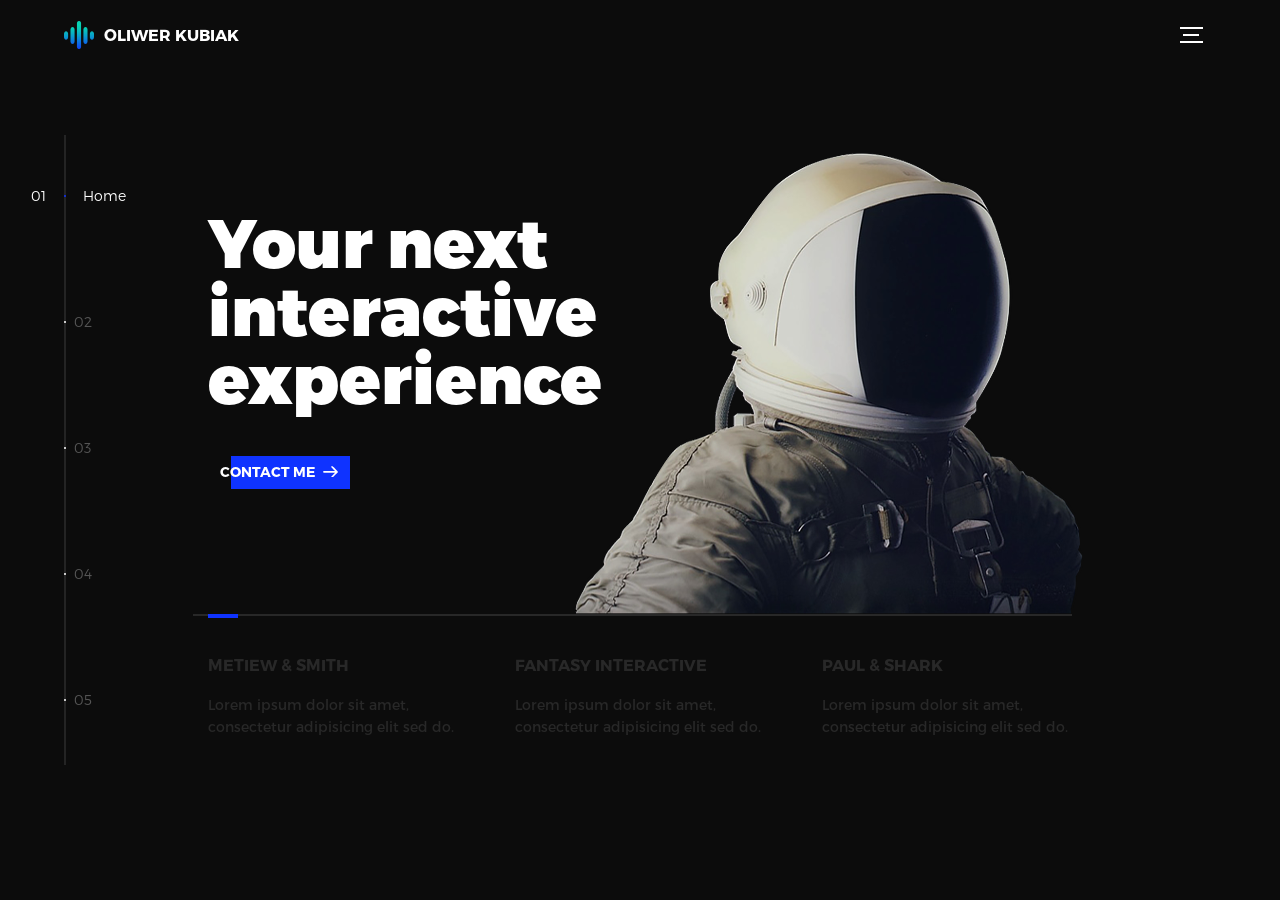
==== index.html @ dbb6f251 "Add initial HTML structure for personal website" ====
<!DOCTYPE html>
<html lang="en">
<head>
  <title>Oliwer Kubiak</title>
  <meta charset="utf-8">
  <meta name="viewport" content="width=device-width, initial-scale=1">
  <meta http-equiv="X-UA-Compatible" content="IE=edge">
  <meta name="description" content="HTML5 website template">
  <meta name="keywords" content="template, html, sass, jquery">
  <meta name="author" content="Oliwer Kubiak">
  <link rel="stylesheet" href="assets/css/main.css">
  <link rel="icon" type="image/x-icon" href="assets/img/favicon.png">
</head>
<body>

<!-- notification for small viewports and landscape oriented smartphones -->
<div class="device-notification">
  <a class="device-notification--logo" href="#0">
    <img src="assets/img/logo.png" alt="Oliwer">
    <p>Oliwer</p>
  </a>
  <p class="device-notification--message">I must request you orient your device to portrait or find a larger screen. You won't be disappointed.</p>
</div>

<div class="perspective effect-rotate-left">
  <div class="container"><div class="outer-nav--return"></div>
    <div id="viewport" class="l-viewport">
      <div class="l-wrapper">
        <header class="header">
          <a class="header--logo" href="#home">
            <img src="assets/img/logo.png" alt="oli"> <!--change it-->
            <p>Oliwer Kubiak</p>
          </a>
          <button class="header--cta cta">Contact me</button>
          <div class="header--nav-toggle">
            <span></span>
          </div>
        </header>
        <nav class="l-side-nav">
          <ul class="side-nav">
            <li class="is-active"><span>Home</span></li>
            <li><span>Projects</span></li>
            <li><span>About Me</span></li>
            <li><span>Personal</span></li>
            <li><span>Contact Me</span></li>
          </ul>
        </nav>
        <ul class="l-main-content main-content">
          <li id="home" class="l-section section section--is-active">
            <div class="intro">
              <div class="intro--banner">
                <h1>Your next<br>interactive<br>experience</h1>
                <button class="cta">Contact Me
                  <svg version="1.1" id="Layer_1" xmlns="http://www.w3.org/2000/svg" xmlns:xlink="http://www.w3.org/1999/xlink" x="0px" y="0px" viewBox="0 0 150 118" style="enable-background:new 0 0 150 118;" xml:space="preserve">
                  <g transform="translate(0.000000,118.000000) scale(0.100000,-0.100000)">
                    <path d="M870,1167c-34-17-55-57-46-90c3-15,81-100,194-211l187-185l-565-1c-431,0-571-3-590-13c-55-28-64-94-18-137c21-20,33-20,597-20h575l-192-193C800,103,794,94,849,39c20-20,39-29,61-29c28,0,63,30,298,262c147,144,272,271,279,282c30,51,23,60-219,304C947,1180,926,1196,870,1167z"/>
                  </g>
                  </svg>
                  <span class="btn-background"></span>
                </button>
                <img src="assets/img/introduction-visual.png" alt="Welcome">
              </div>
              <div class="intro--options">
                <a href="#0">
                  <h3>Metiew &amp; Smith</h3>
                  <p>Lorem ipsum dolor sit amet, consectetur adipisicing elit sed do.</p>
                </a>
                <a href="#0">
                  <h3>Fantasy interactive</h3>
                  <p>Lorem ipsum dolor sit amet, consectetur adipisicing elit sed do.</p>
                </a>
                <a href="#0">
                  <h3>Paul &amp; shark</h3>
                  <p>Lorem ipsum dolor sit amet, consectetur adipisicing elit sed do.</p>
                </a>
              </div>
            </div>
          </li>
          <li class="l-section section">
            <div class="work">
              <h2>Projects</h2>
              <div class="work--lockup">
                <ul class="slider">
                  <li class="slider--item slider--item-left">
                    <a href="#0">
                      <div class="slider--item-image">
                        <img src="assets/img/work-victory.jpg" alt="Victory">
                      </div>
                      <p class="slider--item-title">Victory</p>
                      <p class="slider--item-description">Lorem ipsum dolor sit amet, consectetur adipisicing elit sed do.</p>
                    </a>
                  </li>
                  <li class="slider--item slider--item-center">
                    <a href="#0">
                      <div class="slider--item-image">
                        <img src="assets/img/work-metiew-smith.jpg" alt="Metiew and Smith">
                      </div>
                      <p class="slider--item-title">Metiew &amp; Smith</p>
                      <p class="slider--item-description">Lorem ipsum dolor sit amet, consectetur adipisicing elit sed do.</p>
                    </a>
                  </li>
                  <li class="slider--item slider--item-right">
                    <a href="#0">
                      <div class="slider--item-image">
                        <img src="assets/img/work-alex-nowak.jpg" alt="Alex Nowak">
                      </div>
                      <p class="slider--item-title">Alex Nowak</p>
                      <p class="slider--item-description">Lorem ipsum dolor sit amet, consectetur adipisicing elit sed do.</p>
                    </a>
                  </li>
                </ul>
                <div class="slider--prev">
                  <svg version="1.1" id="Layer_1" xmlns="http://www.w3.org/2000/svg" xmlns:xlink="http://www.w3.org/1999/xlink" x="0px" y="0px"
                  viewBox="0 0 150 118" style="enable-background:new 0 0 150 118;" xml:space="preserve">
                  <g transform="translate(0.000000,118.000000) scale(0.100000,-0.100000)">
                    <path d="M561,1169C525,1155,10,640,3,612c-3-13,1-36,8-52c8-15,134-145,281-289C527,41,562,10,590,10c22,0,41,9,61,29
                    c55,55,49,64-163,278L296,510h575c564,0,576,0,597,20c46,43,37,109-18,137c-19,10-159,13-590,13l-565,1l182,180
                    c101,99,187,188,193,199c16,30,12,57-12,84C631,1174,595,1183,561,1169z"/>
                  </g>
                  </svg>
                </div>
                <div class="slider--next">
                  <svg version="1.1" id="Layer_1" xmlns="http://www.w3.org/2000/svg" xmlns:xlink="http://www.w3.org/1999/xlink" x="0px" y="0px" viewBox="0 0 150 118" style="enable-background:new 0 0 150 118;" xml:space="preserve">
                  <g transform="translate(0.000000,118.000000) scale(0.100000,-0.100000)">
                    <path d="M870,1167c-34-17-55-57-46-90c3-15,81-100,194-211l187-185l-565-1c-431,0-571-3-590-13c-55-28-64-94-18-137c21-20,33-20,597-20h575l-192-193C800,103,794,94,849,39c20-20,39-29,61-29c28,0,63,30,298,262c147,144,272,271,279,282c30,51,23,60-219,304C947,1180,926,1196,870,1167z"/>
                  </g>
                  </svg>
                </div>
              </div>
            </div>
          </li>
          <li class="l-section section">
            <div class="about">
              <div class="about--banner">
                <h2>We<br>believe in<br>passionate<br>people</h2>
                <a href="#0">Career
                  <span>
                    <svg version="1.1" id="Layer_1" xmlns="http://www.w3.org/2000/svg" xmlns:xlink="http://www.w3.org/1999/xlink" x="0px" y="0px" viewBox="0 0 150 118" style="enable-background:new 0 0 150 118;" xml:space="preserve">
                    <g transform="translate(0.000000,118.000000) scale(0.100000,-0.100000)">
                      <path d="M870,1167c-34-17-55-57-46-90c3-15,81-100,194-211l187-185l-565-1c-431,0-571-3-590-13c-55-28-64-94-18-137c21-20,33-20,597-20h575l-192-193C800,103,794,94,849,39c20-20,39-29,61-29c28,0,63,30,298,262c147,144,272,271,279,282c30,51,23,60-219,304C947,1180,926,1196,870,1167z"/>
                    </g>
                    </svg>
                  </span>
                </a>
                <img src="assets/img/about-visual.png" alt="About Us">
              </div>
              <div class="about--options">
                <a href="#0">
                  <h3>Winners</h3>
                </a>
                <a href="#0">
                  <h3>Philosophy</h3>
                </a>
                <a href="#0">
                  <h3>History</h3>
                </a>
              </div>
            </div>
          </li>
          <li class="l-section section">
            <div class="contact">
              <div class="contact--lockup">
                <div class="modal">
                  <div class="modal--information">
                    <p>Pawia 5, 31-154 Kraków, Poland</p>
                    <a href="mailto:ouremail@gmail.com">kontakt@oliwerkubial.pl</a>
                    <a href="tel:+148126287560">+48 795 010 816</a>
                  </div>
                  <ul class="modal--options">
                    <li><a href="https://discord.gg/bDEyY8qA">Discord</a></li>
                    <li><a href="">GitHub</a></li>
                    <li><a href="mailto:kontakt@oliwerkubiak.pl">Contact Us</a></li>
                  </ul>
                </div>
              </div>
            </div>
          </li>
          <li class="l-section section">
            <div class="hire">
              <h2>What would you like to contact me about?</h2>
              <!-- checkout formspree.io for easy form setup -->
              <form class="work-request">
                <div class="work-request--options">
                  <span class="options-a">
                    <input id="opt-1" type="checkbox" value="app design">
                    <label for="opt-1">
                      <svg version="1.1" id="Layer_1" xmlns="http://www.w3.org/2000/svg" xmlns:xlink="http://www.w3.org/1999/xlink" x="0px" y="0px"
                      viewBox="0 0 150 111" style="enable-background:new 0 0 150 111;" xml:space="preserve">
                      <g transform="translate(0.000000,111.000000) scale(0.100000,-0.100000)">
                        <path d="M950,705L555,310L360,505C253,612,160,700,155,700c-6,0-44-34-85-75l-75-75l278-278L550-5l475,475c261,261,475,480,475,485c0,13-132,145-145,145C1349,1100,1167,922,950,705z"/>
                      </g>
                      </svg>
                      Job
                    </label>
                    <input id="opt-2" type="checkbox" value="graphic design">
                    <label for="opt-2">
                      <svg version="1.1" id="Layer_1" xmlns="http://www.w3.org/2000/svg" xmlns:xlink="http://www.w3.org/1999/xlink" x="0px" y="0px"
                      viewBox="0 0 150 111" style="enable-background:new 0 0 150 111;" xml:space="preserve">
                      <g transform="translate(0.000000,111.000000) scale(0.100000,-0.100000)">
                        <path d="M950,705L555,310L360,505C253,612,160,700,155,700c-6,0-44-34-85-75l-75-75l278-278L550-5l475,475c261,261,475,480,475,485c0,13-132,145-145,145C1349,1100,1167,922,950,705z"/>
                      </g>
                      </svg>
                      Projects
                    </label>
                    <input id="opt-3" type="checkbox" value="motion design">
                    <label for="opt-3">
                      <svg version="1.1" id="Layer_1" xmlns="http://www.w3.org/2000/svg" xmlns:xlink="http://www.w3.org/1999/xlink" x="0px" y="0px"
                      viewBox="0 0 150 111" style="enable-background:new 0 0 150 111;" xml:space="preserve">
                      <g transform="translate(0.000000,111.000000) scale(0.100000,-0.100000)">
                        <path d="M950,705L555,310L360,505C253,612,160,700,155,700c-6,0-44-34-85-75l-75-75l278-278L550-5l475,475c261,261,475,480,475,485c0,13-132,145-145,145C1349,1100,1167,922,950,705z"/>
                      </g>
                      </svg>
                      Other
                    </label>
                  </span>
                  </div>
                <div class="work-request--information">
                  <div class="information-name">
                    <input id="name" type="text" spellcheck="false">
                    <label for="name">Name</label>
                  </div>
                  <div class="information-email">
                    <input id="email" type="email" spellcheck="false">
                    <label for="email">Email</label>
                  </div>
                </div>
                <input type="submit" value="Send Request">
              </form>
              <br>
             <h2> Or use Contact details below</h2>
                <footer class="footer">
                  <p>© 2026 Oliwer Kubiak. All rights reserved.</p>
                  <p>kontakt@oliwerkubiak.pl</p>
                  <p>+48 795 010 816</p>
                </footer>
            </div>
          </li>

        </ul>

      </div>

    </div>
    
  </div>
  <ul class="outer-nav">
    <li class="is-active">Home</li>
    <li>Projects</li>
    <li>About Me</li>
    <li>Personal</li>
    <li>Contact Me</li>
  </ul>
</div>
<script src="https://ajax.googleapis.com/ajax/libs/jquery/2.2.4/jquery.min.js"></script>
<script>window.jQuery || document.write('<script src="assets/js/vendor/jquery-2.2.4.min.js"><\/script>')</script>
<script src="assets/js/vendor/hammer-2.0.8.js"></script>
<script src="assets/js/functions.js"></script>
</body>
</html>
---- assets/css/main.css ----
@font-face{font-family:'Montserrat';src:url("fonts/Montserrat-Black.eot");src:local("☺"),url("fonts/Montserrat-Black.woff") format("woff"),url("fonts/Montserrat-Black.ttf") format("truetype"),url("fonts/Montserrat-Black.svg") format("svg");font-weight:900;font-style:normal}@font-face{font-family:'Montserrat';src:url("fonts/Montserrat-Bold.eot");src:local("☺"),url("fonts/Montserrat-Bold.woff") format("woff"),url("fonts/Montserrat-Bold.ttf") format("truetype"),url("fonts/Montserrat-Bold.svg") format("svg");font-weight:700;font-style:normal}@font-face{font-family:'Montserrat';src:url("fonts/Montserrat-Regular.eot");src:local("☺"),url("fonts/Montserrat-Regular.woff") format("woff"),url("fonts/Montserrat-Regular.ttf") format("truetype"),url("fonts/Montserrat-Regular.svg") format("svg");font-weight:400;font-style:normal}@font-face{font-family:'Montserrat';src:url("fonts/Montserrat-Light.eot");src:local("☺"),url("fonts/Montserrat-Light.woff") format("woff"),url("fonts/Montserrat-Light.ttf") format("truetype"),url("fonts/Montserrat-Light.svg") format("svg");font-weight:300;font-style:normal}/*! normalize.css v3.0.2 | MIT License | git.io/normalize */html{font-family:sans-serif;-ms-text-size-adjust:100%;-webkit-text-size-adjust:100%}body{margin:0}article,aside,details,figcaption,figure,footer,header,hgroup,main,menu,nav,section,summary{display:block}audio,canvas,progress,video{display:inline-block;vertical-align:baseline}audio:not([controls]){display:none;height:0}[hidden],template{display:none}a{background-color:transparent}a:active,a:hover{outline:0}abbr[title]{border-bottom:1px dotted}b,strong{font-weight:bold}dfn{font-style:italic}h1{font-size:2em;margin:0.67em 0}mark{background:#ff0;color:#000}small{font-size:80%}sub,sup{font-size:75%;line-height:0;position:relative;vertical-align:baseline}sup{top:-0.5em}sub{bottom:-0.25em}img{border:0}svg:not(:root){overflow:hidden}figure{margin:1em 40px}hr{box-sizing:content-box;height:0}pre{overflow:auto}code,kbd,pre,samp{font-family:monospace, monospace;font-size:1em}button,input,optgroup,select,textarea{color:inherit;font:inherit;margin:0}button{overflow:visible}button,select{text-transform:none}button,html input[type="button"],input[type="reset"],input[type="submit"]{-webkit-appearance:button;cursor:pointer}button[disabled],html input[disabled]{cursor:default}button::-moz-focus-inner,input::-moz-focus-inner{border:0;padding:0}input{line-height:normal}input[type="checkbox"],input[type="radio"]{box-sizing:border-box;padding:0}input[type="number"]::-webkit-inner-spin-button,input[type="number"]::-webkit-outer-spin-button{height:auto}input[type="search"]{-webkit-appearance:textfield;box-sizing:content-box}input[type="search"]::-webkit-search-cancel-button,input[type="search"]::-webkit-search-decoration{-webkit-appearance:none}fieldset{border:1px solid #c0c0c0;margin:0 2px;padding:0.35em 0.625em 0.75em}legend{border:0;padding:0}textarea{overflow:auto}optgroup{font-weight:bold}table{border-collapse:collapse;border-spacing:0}td,th{padding:0}::-moz-selection{background:#FFF498}::selection{background:#FFF498}::-moz-selection{background:#FFF498}img::-moz-selection{background:transparent}img::selection{background:transparent}img::-moz-selection{background:transparent}body{-webkit-tap-highlight-color:#FFF498}body{background-color:#0c0c0c;font-size:14px;line-height:1.6;font-family:"Montserrat",sans-serif;color:#fff;-webkit-font-smoothing:antialiased;-webkit-text-size-adjust:100%}.l-viewport{position:relative;width:100%;height:100vh;box-shadow:0 0 45px 5px rgba(0,0,0,0.85);overflow:hidden}.l-wrapper{position:relative;width:1440px;max-width:90%;height:100%;margin:0 auto}.l-side-nav{position:absolute;left:0;display:-webkit-box;display:-webkit-flex;display:-ms-flexbox;display:flex;height:100%;-webkit-box-align:center;-webkit-align-items:center;-ms-flex-align:center;align-items:center}.l-side-nav::before{content:"";position:absolute;top:50%;left:0;-webkit-transform:translateY(-50%);transform:translateY(-50%);width:2px;height:70%;max-height:750px;background-color:#555;opacity:.35;z-index:10}@media (max-width: 1180px){.l-side-nav{display:none}}.l-main-content{position:relative;width:100%;height:100%;margin:0;padding:0;list-style:none}.l-section{position:absolute;width:100%;height:100%}.device-notification{display:none;position:fixed;top:0;left:0;width:100%;height:100%;-webkit-box-orient:vertical;-webkit-box-direction:normal;-webkit-flex-direction:column;-ms-flex-direction:column;flex-direction:column;-webkit-box-align:center;-webkit-align-items:center;-ms-flex-align:center;-ms-grid-row-align:center;align-items:center;-webkit-box-pack:center;-webkit-justify-content:center;-ms-flex-pack:center;justify-content:center;background-color:#0c0c0c;z-index:12}.device-notification--logo{display:-webkit-box;display:-webkit-flex;display:-ms-flexbox;display:flex;-webkit-box-align:center;-webkit-align-items:center;-ms-flex-align:center;align-items:center;text-decoration:none;color:#fff}.device-notification--logo p{margin:0 0 0 10px;font-size:16px;font-weight:700;text-transform:uppercase}.device-notification--message{width:70%;margin:30px 0 0 0;font-weight:700;text-align:center}@media (max-width: 767px) and (min-width: 601px) and (max-height: 680px){.device-notification{display:-webkit-box;display:-webkit-flex;display:-ms-flexbox;display:flex}}@media (max-width: 600px) and (min-width: 480px) and (max-height: 580px){.device-notification{display:-webkit-box;display:-webkit-flex;display:-ms-flexbox;display:flex}}@media (max-width: 736px) and (min-width: 360px) and (orientation: landscape){.device-notification{display:-webkit-box;display:-webkit-flex;display:-ms-flexbox;display:flex}}@media(max-width: 359px){.device-notification{display:-webkit-box;display:-webkit-flex;display:-ms-flexbox;display:flex}}.section{opacity:0;visibility:hidden;-webkit-transition:opacity .4s ease-in-out,visibility 0s .4s;transition:opacity .4s ease-in-out,visibility 0s .4s}.section--is-active{opacity:1;visibility:visible;z-index:1;-webkit-transition:opacity .4s ease-in-out .4s;transition:opacity .4s ease-in-out .4s}.section--next{-webkit-transform:translateY(-45px);transform:translateY(-45px);-webkit-transition:-webkit-transform .4s ease-in-out;transition:-webkit-transform .4s ease-in-out;transition:transform .4s ease-in-out;transition:transform .4s ease-in-out, -webkit-transform .4s ease-in-out}.section--prev{-webkit-transform:translateY(45px);transform:translateY(45px);-webkit-transition:-webkit-transform .4s ease-in-out;transition:-webkit-transform .4s ease-in-out;transition:transform .4s ease-in-out;transition:transform .4s ease-in-out, -webkit-transform .4s ease-in-out}.header{position:absolute;top:0;left:0;display:-webkit-box;display:-webkit-flex;display:-ms-flexbox;display:flex;width:100%;height:70px;-webkit-box-align:center;-webkit-align-items:center;-ms-flex-align:center;align-items:center;-webkit-box-pack:justify;-webkit-justify-content:space-between;-ms-flex-pack:justify;justify-content:space-between;z-index:10}.header--logo{display:-webkit-box;display:-webkit-flex;display:-ms-flexbox;display:flex;-webkit-box-align:center;-webkit-align-items:center;-ms-flex-align:center;align-items:center;text-decoration:none;color:#fff}.header--logo p{margin:0 0 0 10px;font-size:16px;font-weight:700;text-transform:uppercase}.header--nav-toggle{display:-webkit-box;display:-webkit-flex;display:-ms-flexbox;display:flex;width:50px;height:50px;-webkit-box-orient:vertical;-webkit-box-direction:normal;-webkit-flex-direction:column;-ms-flex-direction:column;flex-direction:column;-webkit-box-align:center;-webkit-align-items:center;-ms-flex-align:center;align-items:center;-webkit-box-pack:center;-webkit-justify-content:center;-ms-flex-pack:center;justify-content:center;cursor:pointer}.header--nav-toggle span,.header--nav-toggle::before,.header--nav-toggle::after{content:"";position:relative;width:16px;height:2px;background-color:#fff}.header--nav-toggle::before{bottom:5px;width:23px}.header--nav-toggle::after{top:5px;width:23px}.header--cta{position:absolute;top:50%;left:50%;-webkit-transform:translate(-50%, -50%);transform:translate(-50%, -50%);padding:0 20px;line-height:30px;text-decoration:none;color:#fff;font-weight:700;text-transform:uppercase;background-color:#0f33ff;border:none;opacity:0;visibility:hidden;-webkit-transition:opacity .4s ease-in-out,visibility 0s .4s;transition:opacity .4s ease-in-out,visibility 0s .4s}.header--cta:focus{outline:none}.header--cta.is-active{opacity:1;visibility:visible;-webkit-transition:opacity .4s ease-in-out .4s;transition:opacity .4s ease-in-out .4s}@media (max-width: 767px){.header--cta{display:none}}.side-nav{position:relative;display:-webkit-box;display:-webkit-flex;display:-ms-flexbox;display:flex;width:100px;height:70%;max-height:750px;-webkit-box-orient:vertical;-webkit-box-direction:normal;-webkit-flex-direction:column;-ms-flex-direction:column;flex-direction:column;-webkit-justify-content:space-around;-ms-flex-pack:distribute;justify-content:space-around;margin:0;padding:0;list-style-position:inside;z-index:10}.side-nav>li{position:relative;top:-5px;color:#fff;font-size:6px;cursor:pointer}.side-nav>li span{position:relative;top:3px;left:10px;color:#fff;font-size:14px;font-weight:300;opacity:0;visibility:hidden}.side-nav>li::before{position:absolute;top:3px;left:10px;color:#555;font-size:14px;font-weight:300}.side-nav li:nth-child(1)::before{content:"01"}.side-nav li:nth-child(2)::before{content:"02"}.side-nav li:nth-child(3)::before{content:"03"}.side-nav li:nth-child(4)::before{content:"04"}.side-nav li:nth-child(5)::before{content:"05"}.side-nav li.is-active{color:#0f33ff;-webkit-transition:color .4s ease-in-out;transition:color .4s ease-in-out}.side-nav li.is-active span{opacity:1;visibility:visible;-webkit-transition:opacity .4s ease-in-out;transition:opacity .4s ease-in-out}.side-nav li.is-active::before{left:-33px;color:#fff}.intro{position:relative;display:-webkit-box;display:-webkit-flex;display:-ms-flexbox;display:flex;width:900px;max-width:75%;height:100%;-webkit-box-orient:vertical;-webkit-box-direction:normal;-webkit-flex-direction:column;-ms-flex-direction:column;flex-direction:column;-webkit-box-pack:center;-webkit-justify-content:center;-ms-flex-pack:center;justify-content:center;margin:0 auto}@media (max-width: 1180px){.intro{max-width:100%}}.intro--banner{position:relative;height:475px}.intro--banner::before{content:"";position:absolute;bottom:20px;left:-15px;right:0;height:2px;background-color:#282828}.intro--banner::after{content:"";position:absolute;bottom:18px;left:0;width:30px;height:4px;background-color:#0f33ff}.intro--banner h1{position:relative;font-size:68px;font-weight:900;line-height:1;z-index:1}.intro--banner button{position:relative;padding:5px 17px 5px 12px;font-weight:700;text-transform:uppercase;background-color:transparent;border:none}.intro--banner button .btn-background{position:absolute;top:0;left:23px;right:0;height:100%;background-color:#0f33ff;z-index:-1;-webkit-transition:left .2s ease-in-out;transition:left .2s ease-in-out}.intro--banner button:hover .btn-background{left:0}.intro--banner button:focus{outline:none}.intro--banner button svg{position:relative;left:5px;width:15px;fill:#fff}.intro--banner img{position:absolute;bottom:21px;right:-12px}.intro--options{display:-webkit-box;display:-webkit-flex;display:-ms-flexbox;display:flex;-webkit-box-pack:justify;-webkit-justify-content:space-between;-ms-flex-pack:justify;justify-content:space-between;margin:0;padding:0;list-style:none}.intro--options>a{max-width:250px;text-decoration:none;color:#282828;-webkit-transition:color .2s ease-in-out;transition:color .2s ease-in-out}.intro--options>a:hover{color:#fff}.intro--options h3{font-size:16px;text-transform:uppercase}.intro--options p{margin-bottom:0}@media (max-width: 900px){.intro--banner{height:380px}.intro--banner h1{font-size:55px}.intro--banner img{width:430px}.intro--options>a{margin-right:30px}.intro--options>a:last-child{margin-right:0}}@media (max-width: 767px){.intro--banner{height:305px}.intro--banner h1{font-size:44px}.intro--banner img{width:330px}.intro--options{display:block}.intro--options>a{display:block;max-width:100%;margin:0 0 30px 0}.intro--options>a:last-child{margin-bottom:0}}@media (max-width: 600px){.intro--banner{height:360px}.intro--banner h1{font-size:55px}.intro--banner img{display:none}}@media (max-width: 600px) and (max-height: 750px){.intro--banner{height:auto}.intro--banner::before,.intro--banner::after{display:none}.intro--banner h1{margin-top:0}.intro--options{display:none}}.work{position:relative;display:-webkit-box;display:-webkit-flex;display:-ms-flexbox;display:flex;width:960px;max-width:80%;height:100%;-webkit-box-orient:vertical;-webkit-box-direction:normal;-webkit-flex-direction:column;-ms-flex-direction:column;flex-direction:column;-webkit-box-pack:center;-webkit-justify-content:center;-ms-flex-pack:center;justify-content:center;margin:0 auto}@media (max-width: 1180px){.work{max-width:100%}}.work h2{margin:0 0 20px 0;font-size:30px;text-align:center}.work--lockup{position:relative}.work--lockup .slider{position:relative;display:-webkit-box;display:-webkit-flex;display:-ms-flexbox;display:flex;width:80%;margin:0 auto;padding:0;list-style:none}.work--lockup .slider--item{position:absolute;display:none;text-align:center}.work--lockup .slider--item a{text-decoration:none;color:#858585}.work--lockup .slider--item-title{margin-top:10px;font-size:12px;font-weight:700;text-transform:uppercase}.work--lockup .slider--item-description{display:none;max-width:250px;margin:0 auto}.work--lockup .slider--item-image{width:150px;height:150px;margin:0 auto;border-radius:50%;overflow:hidden}.work--lockup .slider--item-image img{width:100%}.work--lockup .slider--item-left{top:50%;left:0;-webkit-transform:translateY(-50%);transform:translateY(-50%);display:block}.work--lockup .slider--item-right{top:50%;right:0;-webkit-transform:translateY(-50%);transform:translateY(-50%);display:block}.work--lockup .slider--item-center{position:relative;top:30px;left:50%;-webkit-transform:translateX(-50%);transform:translateX(-50%);display:block}.work--lockup .slider--item-center a{color:#fff}.work--lockup .slider--item-center .slider--item-title{margin-top:25px;font-size:16px}.work--lockup .slider--item-center .slider--item-description{display:block}.work--lockup .slider--item-center .slider--item-image{width:300px;height:300px}.work--lockup .slider--next,.work--lockup .slider--prev{position:absolute;top:160px;display:-webkit-box;display:-webkit-flex;display:-ms-flexbox;display:flex;width:50px;height:50px;-webkit-box-align:center;-webkit-align-items:center;-ms-flex-align:center;align-items:center;-webkit-box-pack:center;-webkit-justify-content:center;-ms-flex-pack:center;justify-content:center;background-color:#282828;border-radius:50%;cursor:pointer}.work--lockup .slider--next svg,.work--lockup .slider--prev svg{width:20px;fill:#fff}.work--lockup .slider--next{right:0}.work--lockup .slider--prev{left:0}@media (max-width: 900px){.work--lockup .slider--item-image{width:120px;height:120px}.work--lockup .slider--item-center .slider--item-image{width:240px;height:240px}.work--lockup .slider--next,.work--lockup .slider--prev{top:130px}}@media (max-width: 767px){.work--lockup .slider{width:75%}.work--lockup .slider--item-image{width:90px;height:90px}.work--lockup .slider--item-center .slider--item-image{width:190px;height:190px}.work--lockup .slider--next,.work--lockup .slider--prev{top:105px}}@media (max-width: 600px){.work--lockup .slider{width:auto}.work--lockup .slider--item-left,.work--lockup .slider--item-right{display:none}}.about{position:relative;display:-webkit-box;display:-webkit-flex;display:-ms-flexbox;display:flex;width:900px;max-width:75%;height:100%;-webkit-box-orient:vertical;-webkit-box-direction:normal;-webkit-flex-direction:column;-ms-flex-direction:column;flex-direction:column;-webkit-box-pack:center;-webkit-justify-content:center;-ms-flex-pack:center;justify-content:center;margin:0 auto}@media (max-width: 1180px){.about{max-width:100%}}.about--banner{position:relative;height:475px}.about--banner::before{content:"";position:absolute;top:20px;left:200px;-webkit-transform:rotate(-25deg);transform:rotate(-25deg);border:5px solid #0f33ff;border-right-color:transparent;border-bottom-color:transparent}.about--banner::after{content:"";position:absolute;top:75px;left:400px;-webkit-transform:rotate(45deg);transform:rotate(45deg);width:10px;height:10px;background-color:#0f33ff}.about--banner h2{position:relative;margin-top:35px;font-size:68px;font-weight:900;line-height:1;z-index:1}.about--banner h2::before{content:"";position:absolute;top:60px;left:268px;width:30px;height:30px;background-color:#0f33ff;border-radius:50%}.about--banner h2::after{content:"";position:absolute;top:255px;left:255px;width:10px;height:10px;background-color:#0f33ff}.about--banner a{padding:5px 17px 5px 0;text-decoration:none;color:#fff;font-weight:700;text-transform:uppercase;background-color:transparent}.about--banner a:hover svg{left:10px}.about--banner a svg{position:relative;left:5px;width:15px;fill:#fff;-webkit-transition:left .2s ease-in-out;transition:left .2s ease-in-out}.about--banner img{position:absolute;bottom:-90px;right:-12px}.about--options{display:-webkit-box;display:-webkit-flex;display:-ms-flexbox;display:flex;max-width:600px;-webkit-box-pack:justify;-webkit-justify-content:space-between;-ms-flex-pack:justify;justify-content:space-between;margin:0;padding:0;list-style:none}.about--options>a{position:relative;width:150px;height:75px;text-decoration:none;color:#fff;border:10px solid #0f33ff;background-position:center;background-size:cover;background-repeat:no-repeat}.about--options>a:nth-child(1){background-image:url("../img/about-winners.jpg")}.about--options>a:nth-child(2){background-image:url("../img/about-philosophy.jpg")}.about--options>a:nth-child(3){background-image:url("../img/about-history.jpg")}.about--options>a:hover h3{bottom:-50px}.about--options h3{position:absolute;bottom:-38px;left:10px;font-size:16px;text-transform:uppercase;-webkit-transition:bottom .2s ease-in-out,left .2s ease-in-out;transition:bottom .2s ease-in-out,left .2s ease-in-out}@media (max-width: 767px){.about--banner{height:305px}.about--banner::before{top:0;left:125px}.about--banner::after{top:35px;left:260px}.about--banner h2{margin-top:10px;font-size:44px}.about--banner h2::before{top:28px;left:168px}.about--banner h2::after{top:163px;left:163px}.about--banner img{width:315px}}@media (max-width: 600px){.about--banner{height:auto}.about--banner::before{left:155px}.about--banner::after{left:310px}.about--banner h2{margin-top:0;font-size:55px}.about--banner h2::before{top:43px;left:214px}.about--banner h2::after{top:205px;left:205px}.about--banner img{display:none}.about--options{display:none}}.contact{position:fixed;top:0;left:0;width:100%;height:100%;background-image:url("../img/contact-visual.png");background-position:center;background-size:cover;background-repeat:no-repeat}.contact--lockup{position:relative;display:-webkit-box;display:-webkit-flex;display:-ms-flexbox;display:flex;width:900px;max-width:75%;height:100%;-webkit-box-align:center;-webkit-align-items:center;-ms-flex-align:center;align-items:center;-webkit-box-pack:end;-webkit-justify-content:flex-end;-ms-flex-pack:end;justify-content:flex-end;margin:0 auto}@media (max-width: 1180px){.contact--lockup{max-width:90%}}@media (max-width: 767px){.contact--lockup{-webkit-box-pack:center;-webkit-justify-content:center;-ms-flex-pack:center;justify-content:center}}.contact--lockup .modal{padding:45px 45px;text-align:center;background-color:#0c0c0c;box-shadow:0 0 30px 0 rgba(0,0,0,0.75)}.contact--lockup .modal--information p,.contact--lockup .modal--information a{display:block;margin:14px 0;text-decoration:none;color:#fff;font-weight:700}.contact--lockup .modal--information p{margin-top:0}.contact--lockup .modal--options{margin:0;padding:0;list-style:none}.contact--lockup .modal--options>li{width:130px;margin:0 auto 25px auto}.contact--lockup .modal--options li:nth-child(1){background-color:#1769ff}.contact--lockup .modal--options li:nth-child(2){background-color:#ea4c89}.contact--lockup .modal--options li:nth-child(3){margin-bottom:0;background-color:#0f33ff;text-transform:uppercase}.contact--lockup .modal--options a{display:block;width:100%;padding:8px 0;text-decoration:none;color:#fff;font-weight:700}.hire{position:relative;display:-webkit-box;display:-webkit-flex;display:-ms-flexbox;display:flex;width:700px;max-width:75%;height:100%;-webkit-box-orient:vertical;-webkit-box-direction:normal;-webkit-flex-direction:column;-ms-flex-direction:column;flex-direction:column;-webkit-box-pack:center;-webkit-justify-content:center;-ms-flex-pack:center;justify-content:center;margin:0 auto}@media (max-width: 1180px){.hire{max-width:100%}}.hire h2{margin:0 0 20px 0;font-size:30px;text-align:center}.work-request{display:-webkit-box;display:-webkit-flex;display:-ms-flexbox;display:flex;width:100%;-webkit-box-orient:vertical;-webkit-box-direction:normal;-webkit-flex-direction:column;-ms-flex-direction:column;flex-direction:column;-webkit-box-align:center;-webkit-align-items:center;-ms-flex-align:center;align-items:center;color:#fff}.work-request input[type="submit"]{width:400px;max-width:100%;line-height:50px;font-size:16px;font-weight:700;text-transform:uppercase;background-color:#0f33ff;border:none;border-radius:0}.work-request input[type="submit"]:focus{outline:none}.work-request--options{display:-webkit-box;display:-webkit-flex;display:-ms-flexbox;display:flex;width:100%;-webkit-box-orient:vertical;-webkit-box-direction:normal;-webkit-flex-direction:column;-ms-flex-direction:column;flex-direction:column;-webkit-box-align:center;-webkit-align-items:center;-ms-flex-align:center;align-items:center;margin:30px 0}.work-request--options .options-a{display:-webkit-box;display:-webkit-flex;display:-ms-flexbox;display:flex;width:100%;-webkit-box-pack:justify;-webkit-justify-content:space-between;-ms-flex-pack:justify;justify-content:space-between}.work-request--options .options-b{display:-webkit-box;display:-webkit-flex;display:-ms-flexbox;display:flex;width:72%;-webkit-flex-wrap:wrap;-ms-flex-wrap:wrap;flex-wrap:wrap;-webkit-justify-content:space-around;-ms-flex-pack:distribute;justify-content:space-around}.work-request--options label{display:block;width:200px;margin-bottom:30px;line-height:50px;font-size:16px;font-weight:700;text-align:center;border:2px solid #fff;cursor:pointer;-webkit-transition:background-color .2s ease-in-out,border-color .2s ease-in-out;transition:background-color .2s ease-in-out,border-color .2s ease-in-out}.work-request--options label svg{position:relative;left:-5px;width:0;fill:#fff;-webkit-transition:width .2s ease-in-out;transition:width .2s ease-in-out}.work-request--options input[type="checkbox"]{display:none}.work-request--options input[type="checkbox"]:checked+label{background-color:#0f33ff;border-color:#0f33ff}.work-request--options input[type="checkbox"]:checked+label svg{width:15px}.work-request--information{display:-webkit-box;display:-webkit-flex;display:-ms-flexbox;display:flex;width:100%;-webkit-box-pack:justify;-webkit-justify-content:space-between;-ms-flex-pack:justify;justify-content:space-between;margin-bottom:60px}.work-request--information .information-name,.work-request--information .information-email{position:relative;width:45%;height:50px;font-size:30px;font-weight:300}.work-request--information input[type="text"],.work-request--information input[type="email"]{width:100%;padding:0 0 5px 0;background-color:transparent;border:none;border-bottom:1px solid #fff;border-radius:0}.work-request--information input[type="text"]:focus,.work-request--information input[type="email"]:focus{outline:none;background-color:#0c0c0c}.work-request--information label{position:absolute;top:0;left:0;pointer-events:none;-webkit-transition:top .2s ease-in-out,font-size .2s ease-in-out;transition:top .2s ease-in-out,font-size .2s ease-in-out}.work-request--information input:focus+label,.work-request--information input.has-value+label{top:-15px;font-size:14px}@media (max-width: 767px){.work-request--options{-webkit-box-orient:horizontal;-webkit-box-direction:normal;-webkit-flex-direction:row;-ms-flex-direction:row;flex-direction:row;-webkit-justify-content:space-around;-ms-flex-pack:distribute;justify-content:space-around}.work-request--options .options-a,.work-request--options .options-b{display:block;width:auto}}@media (max-width: 600px){.work-request--options{margin:20px 0}}@media (max-width: 600px) and (max-width: 415px){.work-request--options{-webkit-box-pack:justify;-webkit-justify-content:space-between;-ms-flex-pack:justify;justify-content:space-between}}@media (max-width: 600px){.work-request--options label{width:150px;margin-bottom:15px;font-size:14px}.work-request--options input[type="checkbox"]:checked+label svg{width:12px}.work-request--information{margin-bottom:30px}.work-request--information .information-name,.work-request--information .information-email{height:40px;font-size:24px}}.perspective{position:relative;width:100%;height:100%;overflow:hidden}.perspective--modalview{position:fixed;-webkit-perspective:1500px;perspective:1500px}.container{position:relative;-webkit-transform:translateZ(0) translateX(0) rotateY(0deg);transform:translateZ(0) translateX(0) rotateY(0deg);min-height:100%;outline:30px solid #0f33ff;-webkit-transition:-webkit-transform .4s;transition:-webkit-transform .4s;transition:transform .4s;transition:transform .4s, -webkit-transform .4s}.modalview .container{position:absolute;width:100%;height:100%;overflow:hidden;-webkit-backface-visibility:hidden;backface-visibility:hidden}.effect-rotate-left .container{-webkit-transform-origin:0% 50%;transform-origin:0% 50%;-webkit-transition:-webkit-transform .4s;transition:-webkit-transform .4s;transition:transform .4s;transition:transform .4s, -webkit-transform .4s}.effect-rotate-left--animate .container{-webkit-transform:translateZ(-1800px) translateX(-50%) rotateY(45deg);transform:translateZ(-1800px) translateX(-50%) rotateY(45deg);outline:30px solid #0f33ff}.outer-nav{position:absolute;top:50%;left:55%;-webkit-transform:translateY(-50%);transform:translateY(-50%);-webkit-transform-style:preserve-3d;transform-style:preserve-3d;margin:0;padding:0;list-style:none;text-align:center;visibility:hidden;-webkit-transition:visibility 0s .2s;transition:visibility 0s .2s}.outer-nav.is-vis{visibility:visible}.outer-nav--return{position:absolute;top:0;left:0;width:100%;height:100%;display:none;cursor:pointer;z-index:11}.outer-nav--return.is-vis{display:block}.outer-nav>li{-webkit-transform-style:preserve-3d;transform-style:preserve-3d;-webkit-transform:translateX(350px) translateZ(-1000px);transform:translateX(350px) translateZ(-1000px);font-size:55px;font-weight:900;opacity:0;cursor:pointer;-webkit-transition:opacity .2s,-webkit-transform .2s;transition:opacity .2s,-webkit-transform .2s;transition:transform .2s,opacity .2s;transition:transform .2s,opacity .2s,-webkit-transform .2s}.outer-nav>li.is-vis{-webkit-transform:translateX(0) translateZ(0);transform:translateX(0) translateZ(0);opacity:1;-webkit-transition:opacity .4s,-webkit-transform .4s;transition:opacity .4s,-webkit-transform .4s;transition:transform .4s,opacity .4s;transition:transform .4s,opacity .4s,-webkit-transform .4s}.outer-nav>li::before{content:"";position:absolute;top:50%;left:50%;-webkit-transform:translate(-50%, -25%);transform:translate(-50%, -25%);width:110%;height:15px;opacity:0;background-color:#0f33ff}.outer-nav>li.is-active::before{opacity:1}@media (max-width: 767px){.outer-nav>li{font-size:44px}}@media (max-width: 600px){.outer-nav>li{font-size:34px}}.outer-nav li.is-vis:nth-child(2){-webkit-transition-delay:.04s;transition-delay:.04s}.outer-nav li.is-vis:nth-child(3){-webkit-transition-delay:.08s;transition-delay:.08s}.outer-nav li.is-vis:nth-child(4){-webkit-transition-delay:.12s;transition-delay:.12s}.outer-nav li.is-vis:nth-child(5){-webkit-transition-delay:.16s;transition-delay:.16s}
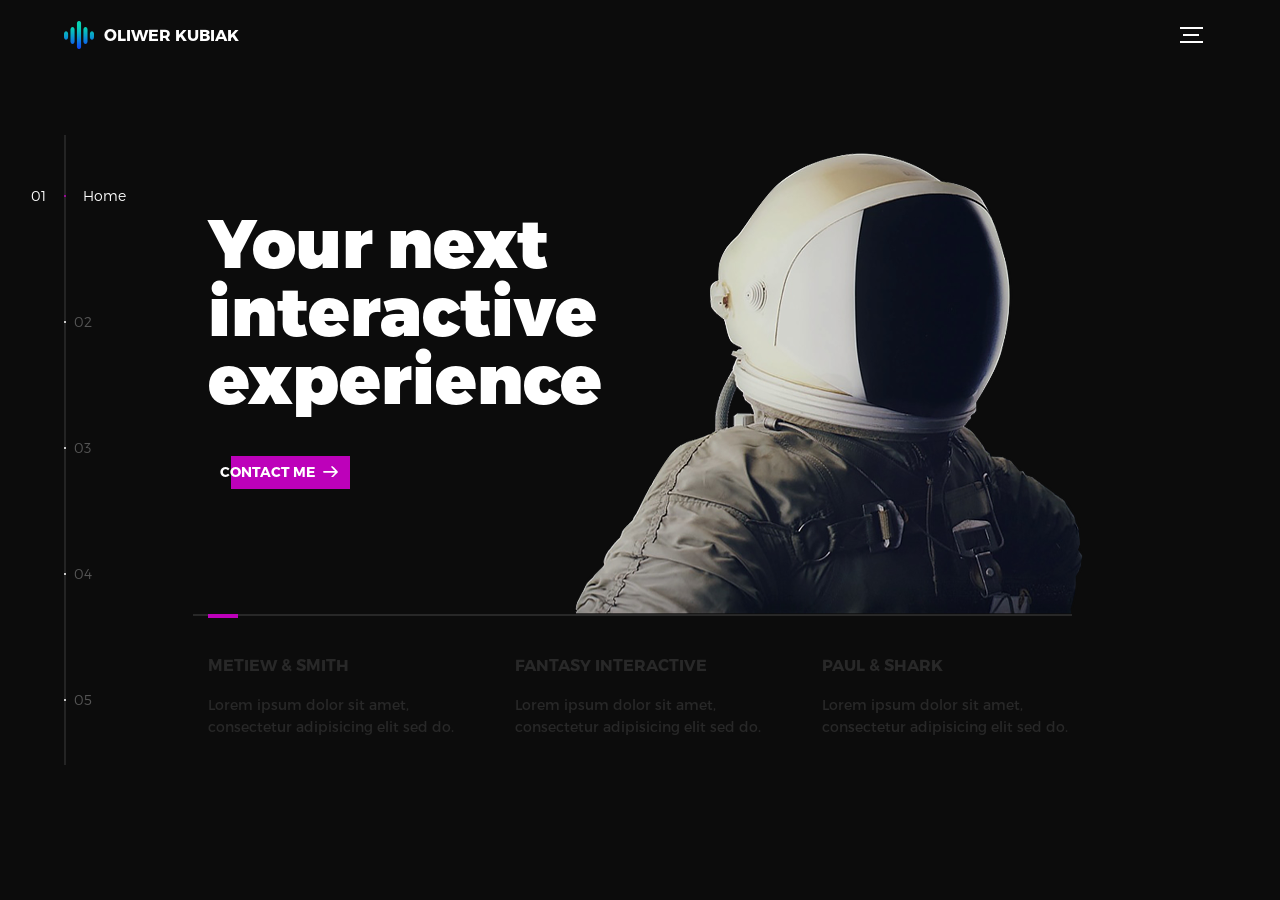
==== commit ab40c7c9: "Add CSS source map and update styles for header, hire, intro modules, and footer in index.html - Add" ====
--- a/index.html
+++ b/index.html
@@ -229,9 +229,7 @@
               <br>
              <h2> Or use Contact details below</h2>
                 <footer class="footer">
-                  <p>© 2026 Oliwer Kubiak. All rights reserved.</p>
-                  <p>kontakt@oliwerkubiak.pl</p>
-                  <p>+48 795 010 816</p>
+                  © 2026 Oliwer Kubiak. All rights reserved.
                 </footer>
             </div>
           </li>
--- a/assets/css/main.css
+++ b/assets/css/main.css
@@ -1 +1,1454 @@
-@font-face{font-family:'Montserrat';src:url("fonts/Montserrat-Black.eot");src:local("☺"),url("fonts/Montserrat-Black.woff") format("woff"),url("fonts/Montserrat-Black.ttf") format("truetype"),url("fonts/Montserrat-Black.svg") format("svg");font-weight:900;font-style:normal}@font-face{font-family:'Montserrat';src:url("fonts/Montserrat-Bold.eot");src:local("☺"),url("fonts/Montserrat-Bold.woff") format("woff"),url("fonts/Montserrat-Bold.ttf") format("truetype"),url("fonts/Montserrat-Bold.svg") format("svg");font-weight:700;font-style:normal}@font-face{font-family:'Montserrat';src:url("fonts/Montserrat-Regular.eot");src:local("☺"),url("fonts/Montserrat-Regular.woff") format("woff"),url("fonts/Montserrat-Regular.ttf") format("truetype"),url("fonts/Montserrat-Regular.svg") format("svg");font-weight:400;font-style:normal}@font-face{font-family:'Montserrat';src:url("fonts/Montserrat-Light.eot");src:local("☺"),url("fonts/Montserrat-Light.woff") format("woff"),url("fonts/Montserrat-Light.ttf") format("truetype"),url("fonts/Montserrat-Light.svg") format("svg");font-weight:300;font-style:normal}/*! normalize.css v3.0.2 | MIT License | git.io/normalize */html{font-family:sans-serif;-ms-text-size-adjust:100%;-webkit-text-size-adjust:100%}body{margin:0}article,aside,details,figcaption,figure,footer,header,hgroup,main,menu,nav,section,summary{display:block}audio,canvas,progress,video{display:inline-block;vertical-align:baseline}audio:not([controls]){display:none;height:0}[hidden],template{display:none}a{background-color:transparent}a:active,a:hover{outline:0}abbr[title]{border-bottom:1px dotted}b,strong{font-weight:bold}dfn{font-style:italic}h1{font-size:2em;margin:0.67em 0}mark{background:#ff0;color:#000}small{font-size:80%}sub,sup{font-size:75%;line-height:0;position:relative;vertical-align:baseline}sup{top:-0.5em}sub{bottom:-0.25em}img{border:0}svg:not(:root){overflow:hidden}figure{margin:1em 40px}hr{box-sizing:content-box;height:0}pre{overflow:auto}code,kbd,pre,samp{font-family:monospace, monospace;font-size:1em}button,input,optgroup,select,textarea{color:inherit;font:inherit;margin:0}button{overflow:visible}button,select{text-transform:none}button,html input[type="button"],input[type="reset"],input[type="submit"]{-webkit-appearance:button;cursor:pointer}button[disabled],html input[disabled]{cursor:default}button::-moz-focus-inner,input::-moz-focus-inner{border:0;padding:0}input{line-height:normal}input[type="checkbox"],input[type="radio"]{box-sizing:border-box;padding:0}input[type="number"]::-webkit-inner-spin-button,input[type="number"]::-webkit-outer-spin-button{height:auto}input[type="search"]{-webkit-appearance:textfield;box-sizing:content-box}input[type="search"]::-webkit-search-cancel-button,input[type="search"]::-webkit-search-decoration{-webkit-appearance:none}fieldset{border:1px solid #c0c0c0;margin:0 2px;padding:0.35em 0.625em 0.75em}legend{border:0;padding:0}textarea{overflow:auto}optgroup{font-weight:bold}table{border-collapse:collapse;border-spacing:0}td,th{padding:0}::-moz-selection{background:#FFF498}::selection{background:#FFF498}::-moz-selection{background:#FFF498}img::-moz-selection{background:transparent}img::selection{background:transparent}img::-moz-selection{background:transparent}body{-webkit-tap-highlight-color:#FFF498}body{background-color:#0c0c0c;font-size:14px;line-height:1.6;font-family:"Montserrat",sans-serif;color:#fff;-webkit-font-smoothing:antialiased;-webkit-text-size-adjust:100%}.l-viewport{position:relative;width:100%;height:100vh;box-shadow:0 0 45px 5px rgba(0,0,0,0.85);overflow:hidden}.l-wrapper{position:relative;width:1440px;max-width:90%;height:100%;margin:0 auto}.l-side-nav{position:absolute;left:0;display:-webkit-box;display:-webkit-flex;display:-ms-flexbox;display:flex;height:100%;-webkit-box-align:center;-webkit-align-items:center;-ms-flex-align:center;align-items:center}.l-side-nav::before{content:"";position:absolute;top:50%;left:0;-webkit-transform:translateY(-50%);transform:translateY(-50%);width:2px;height:70%;max-height:750px;background-color:#555;opacity:.35;z-index:10}@media (max-width: 1180px){.l-side-nav{display:none}}.l-main-content{position:relative;width:100%;height:100%;margin:0;padding:0;list-style:none}.l-section{position:absolute;width:100%;height:100%}.device-notification{display:none;position:fixed;top:0;left:0;width:100%;height:100%;-webkit-box-orient:vertical;-webkit-box-direction:normal;-webkit-flex-direction:column;-ms-flex-direction:column;flex-direction:column;-webkit-box-align:center;-webkit-align-items:center;-ms-flex-align:center;-ms-grid-row-align:center;align-items:center;-webkit-box-pack:center;-webkit-justify-content:center;-ms-flex-pack:center;justify-content:center;background-color:#0c0c0c;z-index:12}.device-notification--logo{display:-webkit-box;display:-webkit-flex;display:-ms-flexbox;display:flex;-webkit-box-align:center;-webkit-align-items:center;-ms-flex-align:center;align-items:center;text-decoration:none;color:#fff}.device-notification--logo p{margin:0 0 0 10px;font-size:16px;font-weight:700;text-transform:uppercase}.device-notification--message{width:70%;margin:30px 0 0 0;font-weight:700;text-align:center}@media (max-width: 767px) and (min-width: 601px) and (max-height: 680px){.device-notification{display:-webkit-box;display:-webkit-flex;display:-ms-flexbox;display:flex}}@media (max-width: 600px) and (min-width: 480px) and (max-height: 580px){.device-notification{display:-webkit-box;display:-webkit-flex;display:-ms-flexbox;display:flex}}@media (max-width: 736px) and (min-width: 360px) and (orientation: landscape){.device-notification{display:-webkit-box;display:-webkit-flex;display:-ms-flexbox;display:flex}}@media(max-width: 359px){.device-notification{display:-webkit-box;display:-webkit-flex;display:-ms-flexbox;display:flex}}.section{opacity:0;visibility:hidden;-webkit-transition:opacity .4s ease-in-out,visibility 0s .4s;transition:opacity .4s ease-in-out,visibility 0s .4s}.section--is-active{opacity:1;visibility:visible;z-index:1;-webkit-transition:opacity .4s ease-in-out .4s;transition:opacity .4s ease-in-out .4s}.section--next{-webkit-transform:translateY(-45px);transform:translateY(-45px);-webkit-transition:-webkit-transform .4s ease-in-out;transition:-webkit-transform .4s ease-in-out;transition:transform .4s ease-in-out;transition:transform .4s ease-in-out, -webkit-transform .4s ease-in-out}.section--prev{-webkit-transform:translateY(45px);transform:translateY(45px);-webkit-transition:-webkit-transform .4s ease-in-out;transition:-webkit-transform .4s ease-in-out;transition:transform .4s ease-in-out;transition:transform .4s ease-in-out, -webkit-transform .4s ease-in-out}.header{position:absolute;top:0;left:0;display:-webkit-box;display:-webkit-flex;display:-ms-flexbox;display:flex;width:100%;height:70px;-webkit-box-align:center;-webkit-align-items:center;-ms-flex-align:center;align-items:center;-webkit-box-pack:justify;-webkit-justify-content:space-between;-ms-flex-pack:justify;justify-content:space-between;z-index:10}.header--logo{display:-webkit-box;display:-webkit-flex;display:-ms-flexbox;display:flex;-webkit-box-align:center;-webkit-align-items:center;-ms-flex-align:center;align-items:center;text-decoration:none;color:#fff}.header--logo p{margin:0 0 0 10px;font-size:16px;font-weight:700;text-transform:uppercase}.header--nav-toggle{display:-webkit-box;display:-webkit-flex;display:-ms-flexbox;display:flex;width:50px;height:50px;-webkit-box-orient:vertical;-webkit-box-direction:normal;-webkit-flex-direction:column;-ms-flex-direction:column;flex-direction:column;-webkit-box-align:center;-webkit-align-items:center;-ms-flex-align:center;align-items:center;-webkit-box-pack:center;-webkit-justify-content:center;-ms-flex-pack:center;justify-content:center;cursor:pointer}.header--nav-toggle span,.header--nav-toggle::before,.header--nav-toggle::after{content:"";position:relative;width:16px;height:2px;background-color:#fff}.header--nav-toggle::before{bottom:5px;width:23px}.header--nav-toggle::after{top:5px;width:23px}.header--cta{position:absolute;top:50%;left:50%;-webkit-transform:translate(-50%, -50%);transform:translate(-50%, -50%);padding:0 20px;line-height:30px;text-decoration:none;color:#fff;font-weight:700;text-transform:uppercase;background-color:#0f33ff;border:none;opacity:0;visibility:hidden;-webkit-transition:opacity .4s ease-in-out,visibility 0s .4s;transition:opacity .4s ease-in-out,visibility 0s .4s}.header--cta:focus{outline:none}.header--cta.is-active{opacity:1;visibility:visible;-webkit-transition:opacity .4s ease-in-out .4s;transition:opacity .4s ease-in-out .4s}@media (max-width: 767px){.header--cta{display:none}}.side-nav{position:relative;display:-webkit-box;display:-webkit-flex;display:-ms-flexbox;display:flex;width:100px;height:70%;max-height:750px;-webkit-box-orient:vertical;-webkit-box-direction:normal;-webkit-flex-direction:column;-ms-flex-direction:column;flex-direction:column;-webkit-justify-content:space-around;-ms-flex-pack:distribute;justify-content:space-around;margin:0;padding:0;list-style-position:inside;z-index:10}.side-nav>li{position:relative;top:-5px;color:#fff;font-size:6px;cursor:pointer}.side-nav>li span{position:relative;top:3px;left:10px;color:#fff;font-size:14px;font-weight:300;opacity:0;visibility:hidden}.side-nav>li::before{position:absolute;top:3px;left:10px;color:#555;font-size:14px;font-weight:300}.side-nav li:nth-child(1)::before{content:"01"}.side-nav li:nth-child(2)::before{content:"02"}.side-nav li:nth-child(3)::before{content:"03"}.side-nav li:nth-child(4)::before{content:"04"}.side-nav li:nth-child(5)::before{content:"05"}.side-nav li.is-active{color:#0f33ff;-webkit-transition:color .4s ease-in-out;transition:color .4s ease-in-out}.side-nav li.is-active span{opacity:1;visibility:visible;-webkit-transition:opacity .4s ease-in-out;transition:opacity .4s ease-in-out}.side-nav li.is-active::before{left:-33px;color:#fff}.intro{position:relative;display:-webkit-box;display:-webkit-flex;display:-ms-flexbox;display:flex;width:900px;max-width:75%;height:100%;-webkit-box-orient:vertical;-webkit-box-direction:normal;-webkit-flex-direction:column;-ms-flex-direction:column;flex-direction:column;-webkit-box-pack:center;-webkit-justify-content:center;-ms-flex-pack:center;justify-content:center;margin:0 auto}@media (max-width: 1180px){.intro{max-width:100%}}.intro--banner{position:relative;height:475px}.intro--banner::before{content:"";position:absolute;bottom:20px;left:-15px;right:0;height:2px;background-color:#282828}.intro--banner::after{content:"";position:absolute;bottom:18px;left:0;width:30px;height:4px;background-color:#0f33ff}.intro--banner h1{position:relative;font-size:68px;font-weight:900;line-height:1;z-index:1}.intro--banner button{position:relative;padding:5px 17px 5px 12px;font-weight:700;text-transform:uppercase;background-color:transparent;border:none}.intro--banner button .btn-background{position:absolute;top:0;left:23px;right:0;height:100%;background-color:#0f33ff;z-index:-1;-webkit-transition:left .2s ease-in-out;transition:left .2s ease-in-out}.intro--banner button:hover .btn-background{left:0}.intro--banner button:focus{outline:none}.intro--banner button svg{position:relative;left:5px;width:15px;fill:#fff}.intro--banner img{position:absolute;bottom:21px;right:-12px}.intro--options{display:-webkit-box;display:-webkit-flex;display:-ms-flexbox;display:flex;-webkit-box-pack:justify;-webkit-justify-content:space-between;-ms-flex-pack:justify;justify-content:space-between;margin:0;padding:0;list-style:none}.intro--options>a{max-width:250px;text-decoration:none;color:#282828;-webkit-transition:color .2s ease-in-out;transition:color .2s ease-in-out}.intro--options>a:hover{color:#fff}.intro--options h3{font-size:16px;text-transform:uppercase}.intro--options p{margin-bottom:0}@media (max-width: 900px){.intro--banner{height:380px}.intro--banner h1{font-size:55px}.intro--banner img{width:430px}.intro--options>a{margin-right:30px}.intro--options>a:last-child{margin-right:0}}@media (max-width: 767px){.intro--banner{height:305px}.intro--banner h1{font-size:44px}.intro--banner img{width:330px}.intro--options{display:block}.intro--options>a{display:block;max-width:100%;margin:0 0 30px 0}.intro--options>a:last-child{margin-bottom:0}}@media (max-width: 600px){.intro--banner{height:360px}.intro--banner h1{font-size:55px}.intro--banner img{display:none}}@media (max-width: 600px) and (max-height: 750px){.intro--banner{height:auto}.intro--banner::before,.intro--banner::after{display:none}.intro--banner h1{margin-top:0}.intro--options{display:none}}.work{position:relative;display:-webkit-box;display:-webkit-flex;display:-ms-flexbox;display:flex;width:960px;max-width:80%;height:100%;-webkit-box-orient:vertical;-webkit-box-direction:normal;-webkit-flex-direction:column;-ms-flex-direction:column;flex-direction:column;-webkit-box-pack:center;-webkit-justify-content:center;-ms-flex-pack:center;justify-content:center;margin:0 auto}@media (max-width: 1180px){.work{max-width:100%}}.work h2{margin:0 0 20px 0;font-size:30px;text-align:center}.work--lockup{position:relative}.work--lockup .slider{position:relative;display:-webkit-box;display:-webkit-flex;display:-ms-flexbox;display:flex;width:80%;margin:0 auto;padding:0;list-style:none}.work--lockup .slider--item{position:absolute;display:none;text-align:center}.work--lockup .slider--item a{text-decoration:none;color:#858585}.work--lockup .slider--item-title{margin-top:10px;font-size:12px;font-weight:700;text-transform:uppercase}.work--lockup .slider--item-description{display:none;max-width:250px;margin:0 auto}.work--lockup .slider--item-image{width:150px;height:150px;margin:0 auto;border-radius:50%;overflow:hidden}.work--lockup .slider--item-image img{width:100%}.work--lockup .slider--item-left{top:50%;left:0;-webkit-transform:translateY(-50%);transform:translateY(-50%);display:block}.work--lockup .slider--item-right{top:50%;right:0;-webkit-transform:translateY(-50%);transform:translateY(-50%);display:block}.work--lockup .slider--item-center{position:relative;top:30px;left:50%;-webkit-transform:translateX(-50%);transform:translateX(-50%);display:block}.work--lockup .slider--item-center a{color:#fff}.work--lockup .slider--item-center .slider--item-title{margin-top:25px;font-size:16px}.work--lockup .slider--item-center .slider--item-description{display:block}.work--lockup .slider--item-center .slider--item-image{width:300px;height:300px}.work--lockup .slider--next,.work--lockup .slider--prev{position:absolute;top:160px;display:-webkit-box;display:-webkit-flex;display:-ms-flexbox;display:flex;width:50px;height:50px;-webkit-box-align:center;-webkit-align-items:center;-ms-flex-align:center;align-items:center;-webkit-box-pack:center;-webkit-justify-content:center;-ms-flex-pack:center;justify-content:center;background-color:#282828;border-radius:50%;cursor:pointer}.work--lockup .slider--next svg,.work--lockup .slider--prev svg{width:20px;fill:#fff}.work--lockup .slider--next{right:0}.work--lockup .slider--prev{left:0}@media (max-width: 900px){.work--lockup .slider--item-image{width:120px;height:120px}.work--lockup .slider--item-center .slider--item-image{width:240px;height:240px}.work--lockup .slider--next,.work--lockup .slider--prev{top:130px}}@media (max-width: 767px){.work--lockup .slider{width:75%}.work--lockup .slider--item-image{width:90px;height:90px}.work--lockup .slider--item-center .slider--item-image{width:190px;height:190px}.work--lockup .slider--next,.work--lockup .slider--prev{top:105px}}@media (max-width: 600px){.work--lockup .slider{width:auto}.work--lockup .slider--item-left,.work--lockup .slider--item-right{display:none}}.about{position:relative;display:-webkit-box;display:-webkit-flex;display:-ms-flexbox;display:flex;width:900px;max-width:75%;height:100%;-webkit-box-orient:vertical;-webkit-box-direction:normal;-webkit-flex-direction:column;-ms-flex-direction:column;flex-direction:column;-webkit-box-pack:center;-webkit-justify-content:center;-ms-flex-pack:center;justify-content:center;margin:0 auto}@media (max-width: 1180px){.about{max-width:100%}}.about--banner{position:relative;height:475px}.about--banner::before{content:"";position:absolute;top:20px;left:200px;-webkit-transform:rotate(-25deg);transform:rotate(-25deg);border:5px solid #0f33ff;border-right-color:transparent;border-bottom-color:transparent}.about--banner::after{content:"";position:absolute;top:75px;left:400px;-webkit-transform:rotate(45deg);transform:rotate(45deg);width:10px;height:10px;background-color:#0f33ff}.about--banner h2{position:relative;margin-top:35px;font-size:68px;font-weight:900;line-height:1;z-index:1}.about--banner h2::before{content:"";position:absolute;top:60px;left:268px;width:30px;height:30px;background-color:#0f33ff;border-radius:50%}.about--banner h2::after{content:"";position:absolute;top:255px;left:255px;width:10px;height:10px;background-color:#0f33ff}.about--banner a{padding:5px 17px 5px 0;text-decoration:none;color:#fff;font-weight:700;text-transform:uppercase;background-color:transparent}.about--banner a:hover svg{left:10px}.about--banner a svg{position:relative;left:5px;width:15px;fill:#fff;-webkit-transition:left .2s ease-in-out;transition:left .2s ease-in-out}.about--banner img{position:absolute;bottom:-90px;right:-12px}.about--options{display:-webkit-box;display:-webkit-flex;display:-ms-flexbox;display:flex;max-width:600px;-webkit-box-pack:justify;-webkit-justify-content:space-between;-ms-flex-pack:justify;justify-content:space-between;margin:0;padding:0;list-style:none}.about--options>a{position:relative;width:150px;height:75px;text-decoration:none;color:#fff;border:10px solid #0f33ff;background-position:center;background-size:cover;background-repeat:no-repeat}.about--options>a:nth-child(1){background-image:url("../img/about-winners.jpg")}.about--options>a:nth-child(2){background-image:url("../img/about-philosophy.jpg")}.about--options>a:nth-child(3){background-image:url("../img/about-history.jpg")}.about--options>a:hover h3{bottom:-50px}.about--options h3{position:absolute;bottom:-38px;left:10px;font-size:16px;text-transform:uppercase;-webkit-transition:bottom .2s ease-in-out,left .2s ease-in-out;transition:bottom .2s ease-in-out,left .2s ease-in-out}@media (max-width: 767px){.about--banner{height:305px}.about--banner::before{top:0;left:125px}.about--banner::after{top:35px;left:260px}.about--banner h2{margin-top:10px;font-size:44px}.about--banner h2::before{top:28px;left:168px}.about--banner h2::after{top:163px;left:163px}.about--banner img{width:315px}}@media (max-width: 600px){.about--banner{height:auto}.about--banner::before{left:155px}.about--banner::after{left:310px}.about--banner h2{margin-top:0;font-size:55px}.about--banner h2::before{top:43px;left:214px}.about--banner h2::after{top:205px;left:205px}.about--banner img{display:none}.about--options{display:none}}.contact{position:fixed;top:0;left:0;width:100%;height:100%;background-image:url("../img/contact-visual.png");background-position:center;background-size:cover;background-repeat:no-repeat}.contact--lockup{position:relative;display:-webkit-box;display:-webkit-flex;display:-ms-flexbox;display:flex;width:900px;max-width:75%;height:100%;-webkit-box-align:center;-webkit-align-items:center;-ms-flex-align:center;align-items:center;-webkit-box-pack:end;-webkit-justify-content:flex-end;-ms-flex-pack:end;justify-content:flex-end;margin:0 auto}@media (max-width: 1180px){.contact--lockup{max-width:90%}}@media (max-width: 767px){.contact--lockup{-webkit-box-pack:center;-webkit-justify-content:center;-ms-flex-pack:center;justify-content:center}}.contact--lockup .modal{padding:45px 45px;text-align:center;background-color:#0c0c0c;box-shadow:0 0 30px 0 rgba(0,0,0,0.75)}.contact--lockup .modal--information p,.contact--lockup .modal--information a{display:block;margin:14px 0;text-decoration:none;color:#fff;font-weight:700}.contact--lockup .modal--information p{margin-top:0}.contact--lockup .modal--options{margin:0;padding:0;list-style:none}.contact--lockup .modal--options>li{width:130px;margin:0 auto 25px auto}.contact--lockup .modal--options li:nth-child(1){background-color:#1769ff}.contact--lockup .modal--options li:nth-child(2){background-color:#ea4c89}.contact--lockup .modal--options li:nth-child(3){margin-bottom:0;background-color:#0f33ff;text-transform:uppercase}.contact--lockup .modal--options a{display:block;width:100%;padding:8px 0;text-decoration:none;color:#fff;font-weight:700}.hire{position:relative;display:-webkit-box;display:-webkit-flex;display:-ms-flexbox;display:flex;width:700px;max-width:75%;height:100%;-webkit-box-orient:vertical;-webkit-box-direction:normal;-webkit-flex-direction:column;-ms-flex-direction:column;flex-direction:column;-webkit-box-pack:center;-webkit-justify-content:center;-ms-flex-pack:center;justify-content:center;margin:0 auto}@media (max-width: 1180px){.hire{max-width:100%}}.hire h2{margin:0 0 20px 0;font-size:30px;text-align:center}.work-request{display:-webkit-box;display:-webkit-flex;display:-ms-flexbox;display:flex;width:100%;-webkit-box-orient:vertical;-webkit-box-direction:normal;-webkit-flex-direction:column;-ms-flex-direction:column;flex-direction:column;-webkit-box-align:center;-webkit-align-items:center;-ms-flex-align:center;align-items:center;color:#fff}.work-request input[type="submit"]{width:400px;max-width:100%;line-height:50px;font-size:16px;font-weight:700;text-transform:uppercase;background-color:#0f33ff;border:none;border-radius:0}.work-request input[type="submit"]:focus{outline:none}.work-request--options{display:-webkit-box;display:-webkit-flex;display:-ms-flexbox;display:flex;width:100%;-webkit-box-orient:vertical;-webkit-box-direction:normal;-webkit-flex-direction:column;-ms-flex-direction:column;flex-direction:column;-webkit-box-align:center;-webkit-align-items:center;-ms-flex-align:center;align-items:center;margin:30px 0}.work-request--options .options-a{display:-webkit-box;display:-webkit-flex;display:-ms-flexbox;display:flex;width:100%;-webkit-box-pack:justify;-webkit-justify-content:space-between;-ms-flex-pack:justify;justify-content:space-between}.work-request--options .options-b{display:-webkit-box;display:-webkit-flex;display:-ms-flexbox;display:flex;width:72%;-webkit-flex-wrap:wrap;-ms-flex-wrap:wrap;flex-wrap:wrap;-webkit-justify-content:space-around;-ms-flex-pack:distribute;justify-content:space-around}.work-request--options label{display:block;width:200px;margin-bottom:30px;line-height:50px;font-size:16px;font-weight:700;text-align:center;border:2px solid #fff;cursor:pointer;-webkit-transition:background-color .2s ease-in-out,border-color .2s ease-in-out;transition:background-color .2s ease-in-out,border-color .2s ease-in-out}.work-request--options label svg{position:relative;left:-5px;width:0;fill:#fff;-webkit-transition:width .2s ease-in-out;transition:width .2s ease-in-out}.work-request--options input[type="checkbox"]{display:none}.work-request--options input[type="checkbox"]:checked+label{background-color:#0f33ff;border-color:#0f33ff}.work-request--options input[type="checkbox"]:checked+label svg{width:15px}.work-request--information{display:-webkit-box;display:-webkit-flex;display:-ms-flexbox;display:flex;width:100%;-webkit-box-pack:justify;-webkit-justify-content:space-between;-ms-flex-pack:justify;justify-content:space-between;margin-bottom:60px}.work-request--information .information-name,.work-request--information .information-email{position:relative;width:45%;height:50px;font-size:30px;font-weight:300}.work-request--information input[type="text"],.work-request--information input[type="email"]{width:100%;padding:0 0 5px 0;background-color:transparent;border:none;border-bottom:1px solid #fff;border-radius:0}.work-request--information input[type="text"]:focus,.work-request--information input[type="email"]:focus{outline:none;background-color:#0c0c0c}.work-request--information label{position:absolute;top:0;left:0;pointer-events:none;-webkit-transition:top .2s ease-in-out,font-size .2s ease-in-out;transition:top .2s ease-in-out,font-size .2s ease-in-out}.work-request--information input:focus+label,.work-request--information input.has-value+label{top:-15px;font-size:14px}@media (max-width: 767px){.work-request--options{-webkit-box-orient:horizontal;-webkit-box-direction:normal;-webkit-flex-direction:row;-ms-flex-direction:row;flex-direction:row;-webkit-justify-content:space-around;-ms-flex-pack:distribute;justify-content:space-around}.work-request--options .options-a,.work-request--options .options-b{display:block;width:auto}}@media (max-width: 600px){.work-request--options{margin:20px 0}}@media (max-width: 600px) and (max-width: 415px){.work-request--options{-webkit-box-pack:justify;-webkit-justify-content:space-between;-ms-flex-pack:justify;justify-content:space-between}}@media (max-width: 600px){.work-request--options label{width:150px;margin-bottom:15px;font-size:14px}.work-request--options input[type="checkbox"]:checked+label svg{width:12px}.work-request--information{margin-bottom:30px}.work-request--information .information-name,.work-request--information .information-email{height:40px;font-size:24px}}.perspective{position:relative;width:100%;height:100%;overflow:hidden}.perspective--modalview{position:fixed;-webkit-perspective:1500px;perspective:1500px}.container{position:relative;-webkit-transform:translateZ(0) translateX(0) rotateY(0deg);transform:translateZ(0) translateX(0) rotateY(0deg);min-height:100%;outline:30px solid #0f33ff;-webkit-transition:-webkit-transform .4s;transition:-webkit-transform .4s;transition:transform .4s;transition:transform .4s, -webkit-transform .4s}.modalview .container{position:absolute;width:100%;height:100%;overflow:hidden;-webkit-backface-visibility:hidden;backface-visibility:hidden}.effect-rotate-left .container{-webkit-transform-origin:0% 50%;transform-origin:0% 50%;-webkit-transition:-webkit-transform .4s;transition:-webkit-transform .4s;transition:transform .4s;transition:transform .4s, -webkit-transform .4s}.effect-rotate-left--animate .container{-webkit-transform:translateZ(-1800px) translateX(-50%) rotateY(45deg);transform:translateZ(-1800px) translateX(-50%) rotateY(45deg);outline:30px solid #0f33ff}.outer-nav{position:absolute;top:50%;left:55%;-webkit-transform:translateY(-50%);transform:translateY(-50%);-webkit-transform-style:preserve-3d;transform-style:preserve-3d;margin:0;padding:0;list-style:none;text-align:center;visibility:hidden;-webkit-transition:visibility 0s .2s;transition:visibility 0s .2s}.outer-nav.is-vis{visibility:visible}.outer-nav--return{position:absolute;top:0;left:0;width:100%;height:100%;display:none;cursor:pointer;z-index:11}.outer-nav--return.is-vis{display:block}.outer-nav>li{-webkit-transform-style:preserve-3d;transform-style:preserve-3d;-webkit-transform:translateX(350px) translateZ(-1000px);transform:translateX(350px) translateZ(-1000px);font-size:55px;font-weight:900;opacity:0;cursor:pointer;-webkit-transition:opacity .2s,-webkit-transform .2s;transition:opacity .2s,-webkit-transform .2s;transition:transform .2s,opacity .2s;transition:transform .2s,opacity .2s,-webkit-transform .2s}.outer-nav>li.is-vis{-webkit-transform:translateX(0) translateZ(0);transform:translateX(0) translateZ(0);opacity:1;-webkit-transition:opacity .4s,-webkit-transform .4s;transition:opacity .4s,-webkit-transform .4s;transition:transform .4s,opacity .4s;transition:transform .4s,opacity .4s,-webkit-transform .4s}.outer-nav>li::before{content:"";position:absolute;top:50%;left:50%;-webkit-transform:translate(-50%, -25%);transform:translate(-50%, -25%);width:110%;height:15px;opacity:0;background-color:#0f33ff}.outer-nav>li.is-active::before{opacity:1}@media (max-width: 767px){.outer-nav>li{font-size:44px}}@media (max-width: 600px){.outer-nav>li{font-size:34px}}.outer-nav li.is-vis:nth-child(2){-webkit-transition-delay:.04s;transition-delay:.04s}.outer-nav li.is-vis:nth-child(3){-webkit-transition-delay:.08s;transition-delay:.08s}.outer-nav li.is-vis:nth-child(4){-webkit-transition-delay:.12s;transition-delay:.12s}.outer-nav li.is-vis:nth-child(5){-webkit-transition-delay:.16s;transition-delay:.16s}
+@charset "UTF-8";
+@font-face {
+  font-family: "Montserrat";
+  src: url("fonts/Montserrat-Black.eot");
+  src: local("☺"), url("fonts/Montserrat-Black.woff") format("woff"), url("fonts/Montserrat-Black.ttf") format("truetype"), url("fonts/Montserrat-Black.svg") format("svg");
+  font-weight: 900;
+  font-style: normal;
+}
+@font-face {
+  font-family: "Montserrat";
+  src: url("fonts/Montserrat-Bold.eot");
+  src: local("☺"), url("fonts/Montserrat-Bold.woff") format("woff"), url("fonts/Montserrat-Bold.ttf") format("truetype"), url("fonts/Montserrat-Bold.svg") format("svg");
+  font-weight: 700;
+  font-style: normal;
+}
+@font-face {
+  font-family: "Montserrat";
+  src: url("fonts/Montserrat-Regular.eot");
+  src: local("☺"), url("fonts/Montserrat-Regular.woff") format("woff"), url("fonts/Montserrat-Regular.ttf") format("truetype"), url("fonts/Montserrat-Regular.svg") format("svg");
+  font-weight: 400;
+  font-style: normal;
+}
+@font-face {
+  font-family: "Montserrat";
+  src: url("fonts/Montserrat-Light.eot");
+  src: local("☺"), url("fonts/Montserrat-Light.woff") format("woff"), url("fonts/Montserrat-Light.ttf") format("truetype"), url("fonts/Montserrat-Light.svg") format("svg");
+  font-weight: 300;
+  font-style: normal;
+}
+/*! normalize.css v3.0.2 | MIT License | git.io/normalize */
+html {
+  font-family: sans-serif;
+  -ms-text-size-adjust: 100%;
+  -webkit-text-size-adjust: 100%;
+}
+
+body {
+  margin: 0;
+}
+
+article,
+aside,
+details,
+figcaption,
+figure,
+footer,
+header,
+hgroup,
+main,
+menu,
+nav,
+section,
+summary {
+  display: block;
+}
+
+audio,
+canvas,
+progress,
+video {
+  display: inline-block;
+  vertical-align: baseline;
+}
+
+audio:not([controls]) {
+  display: none;
+  height: 0;
+}
+
+[hidden],
+template {
+  display: none;
+}
+
+a {
+  background-color: transparent;
+}
+
+a:active,
+a:hover {
+  outline: 0;
+}
+
+abbr[title] {
+  border-bottom: 1px dotted;
+}
+
+b,
+strong {
+  font-weight: bold;
+}
+
+dfn {
+  font-style: italic;
+}
+
+h1 {
+  font-size: 2em;
+  margin: 0.67em 0;
+}
+
+mark {
+  background: #ff0;
+  color: #000;
+}
+
+small {
+  font-size: 80%;
+}
+
+sub,
+sup {
+  font-size: 75%;
+  line-height: 0;
+  position: relative;
+  vertical-align: baseline;
+}
+
+sup {
+  top: -0.5em;
+}
+
+sub {
+  bottom: -0.25em;
+}
+
+img {
+  border: 0;
+}
+
+svg:not(:root) {
+  overflow: hidden;
+}
+
+figure {
+  margin: 1em 40px;
+}
+
+hr {
+  box-sizing: content-box;
+  height: 0;
+}
+
+pre {
+  overflow: auto;
+}
+
+code,
+kbd,
+pre,
+samp {
+  font-family: monospace, monospace;
+  font-size: 1em;
+}
+
+button,
+input,
+optgroup,
+select,
+textarea {
+  color: inherit;
+  font: inherit;
+  margin: 0;
+}
+
+button {
+  overflow: visible;
+}
+
+button,
+select {
+  text-transform: none;
+}
+
+button,
+html input[type=button],
+input[type=reset],
+input[type=submit] {
+  -webkit-appearance: button;
+  cursor: pointer;
+}
+
+button[disabled],
+html input[disabled] {
+  cursor: default;
+}
+
+button::-moz-focus-inner,
+input::-moz-focus-inner {
+  border: 0;
+  padding: 0;
+}
+
+input {
+  line-height: normal;
+}
+
+input[type=checkbox],
+input[type=radio] {
+  box-sizing: border-box;
+  padding: 0;
+}
+
+input[type=number]::-webkit-inner-spin-button,
+input[type=number]::-webkit-outer-spin-button {
+  height: auto;
+}
+
+input[type=search] {
+  -webkit-appearance: textfield;
+  box-sizing: content-box;
+}
+
+input[type=search]::-webkit-search-cancel-button,
+input[type=search]::-webkit-search-decoration {
+  -webkit-appearance: none;
+}
+
+fieldset {
+  border: 1px solid #c0c0c0;
+  margin: 0 2px;
+  padding: 0.35em 0.625em 0.75em;
+}
+
+legend {
+  border: 0;
+  padding: 0;
+}
+
+textarea {
+  overflow: auto;
+}
+
+optgroup {
+  font-weight: bold;
+}
+
+table {
+  border-collapse: collapse;
+  border-spacing: 0;
+}
+
+td,
+th {
+  padding: 0;
+}
+
+::-moz-selection {
+  background: #FFF498;
+}
+
+::selection {
+  background: #FFF498;
+}
+
+::-moz-selection {
+  background: #FFF498;
+}
+
+img::-moz-selection {
+  background: transparent;
+}
+
+img::selection {
+  background: transparent;
+}
+
+img::-moz-selection {
+  background: transparent;
+}
+
+body {
+  -webkit-tap-highlight-color: #FFF498;
+}
+
+body {
+  background-color: #0c0c0c;
+  font-size: 14px;
+  line-height: 1.6;
+  font-family: "Montserrat", sans-serif;
+  color: #fff;
+  -webkit-font-smoothing: antialiased;
+  -webkit-text-size-adjust: 100%;
+}
+
+.l-viewport {
+  position: relative;
+  width: 100%;
+  height: 100vh;
+  box-shadow: 0 0 45px 5px rgba(0, 0, 0, 0.85);
+  overflow: hidden;
+}
+
+.l-wrapper {
+  position: relative;
+  width: 1440px;
+  max-width: 90%;
+  height: 100%;
+  margin: 0 auto;
+}
+
+.l-side-nav {
+  position: absolute;
+  left: 0;
+  display: flex;
+  height: 100%;
+  align-items: center;
+}
+.l-side-nav::before {
+  content: "";
+  position: absolute;
+  top: 50%;
+  left: 0;
+  transform: translateY(-50%);
+  width: 2px;
+  height: 70%;
+  max-height: 750px;
+  background-color: #555;
+  opacity: 0.35;
+  z-index: 10;
+}
+@media (max-width: 1180px) {
+  .l-side-nav {
+    display: none;
+  }
+}
+
+.l-main-content {
+  position: relative;
+  width: 100%;
+  height: 100%;
+  margin: 0;
+  padding: 0;
+  list-style: none;
+}
+
+.l-section {
+  position: absolute;
+  width: 100%;
+  height: 100%;
+}
+
+.device-notification {
+  display: none;
+  position: fixed;
+  top: 0;
+  left: 0;
+  width: 100%;
+  height: 100%;
+  flex-direction: column;
+  align-items: center;
+  justify-content: center;
+  background-color: #0c0c0c;
+  z-index: 12;
+}
+.device-notification--logo {
+  display: flex;
+  align-items: center;
+  text-decoration: none;
+  color: #fff;
+}
+.device-notification--logo p {
+  margin: 0 0 0 10px;
+  font-size: 16px;
+  font-weight: 700;
+  text-transform: uppercase;
+}
+.device-notification--message {
+  width: 70%;
+  margin: 30px 0 0 0;
+  font-weight: 700;
+  text-align: center;
+}
+@media (max-width: 767px) and (min-width: 601px) and (max-height: 680px) {
+  .device-notification {
+    display: flex;
+  }
+}
+@media (max-width: 600px) and (min-width: 480px) and (max-height: 580px) {
+  .device-notification {
+    display: flex;
+  }
+}
+@media (max-width: 736px) and (min-width: 360px) and (orientation: landscape) {
+  .device-notification {
+    display: flex;
+  }
+}
+@media (max-width: 359px) {
+  .device-notification {
+    display: flex;
+  }
+}
+
+.section {
+  opacity: 0;
+  visibility: hidden;
+  transition: opacity 0.4s ease-in-out, visibility 0s 0.4s;
+}
+.section--is-active {
+  opacity: 1;
+  visibility: visible;
+  z-index: 1;
+  transition: opacity 0.4s ease-in-out 0.4s;
+}
+.section--next {
+  transform: translateY(-45px);
+  transition: transform 0.4s ease-in-out;
+}
+.section--prev {
+  transform: translateY(45px);
+  transition: transform 0.4s ease-in-out;
+}
+
+.header {
+  position: absolute;
+  top: 0;
+  left: 0;
+  display: flex;
+  width: 100%;
+  height: 70px;
+  align-items: center;
+  justify-content: space-between;
+  z-index: 10;
+}
+.header--logo {
+  display: flex;
+  align-items: center;
+  text-decoration: none;
+  color: #fff;
+  max-height: 12px;
+}
+.header--logo p {
+  margin: 0 0 0 10px;
+  font-size: 16px;
+  font-weight: 700;
+  text-transform: uppercase;
+}
+.header--nav-toggle {
+  display: flex;
+  width: 50px;
+  height: 50px;
+  flex-direction: column;
+  align-items: center;
+  justify-content: center;
+  cursor: pointer;
+}
+.header--nav-toggle span, .header--nav-toggle::before, .header--nav-toggle::after {
+  content: "";
+  position: relative;
+  width: 16px;
+  height: 2px;
+  background-color: #fff;
+}
+.header--nav-toggle::before {
+  bottom: 5px;
+  width: 23px;
+}
+.header--nav-toggle::after {
+  top: 5px;
+  width: 23px;
+}
+.header--cta {
+  position: absolute;
+  top: 50%;
+  left: 50%;
+  transform: translate(-50%, -50%);
+  padding: 0 20px;
+  line-height: 30px;
+  text-decoration: none;
+  color: #fff;
+  font-weight: 700;
+  text-transform: uppercase;
+  background-color: #bd01baś;
+  border: none;
+  opacity: 0;
+  visibility: hidden;
+  transition: opacity 0.4s ease-in-out, visibility 0s 0.4s;
+}
+.header--cta:focus {
+  outline: none;
+}
+.header--cta.is-active {
+  opacity: 1;
+  visibility: visible;
+  transition: opacity 0.4s ease-in-out 0.4s;
+}
+@media (max-width: 767px) {
+  .header--cta {
+    display: none;
+  }
+}
+
+.side-nav {
+  position: relative;
+  display: flex;
+  width: 100px;
+  height: 70%;
+  max-height: 750px;
+  flex-direction: column;
+  justify-content: space-around;
+  margin: 0;
+  padding: 0;
+  list-style-position: inside;
+  z-index: 10;
+}
+.side-nav > li {
+  position: relative;
+  top: -5px;
+  color: #fff;
+  font-size: 6px;
+  cursor: pointer;
+}
+.side-nav > li span {
+  position: relative;
+  top: 3px;
+  left: 10px;
+  color: #fff;
+  font-size: 14px;
+  font-weight: 300;
+  opacity: 0;
+  visibility: hidden;
+}
+.side-nav > li::before {
+  position: absolute;
+  top: 3px;
+  left: 10px;
+  color: #555;
+  font-size: 14px;
+  font-weight: 300;
+}
+.side-nav li:nth-child(1)::before {
+  content: "01";
+}
+.side-nav li:nth-child(2)::before {
+  content: "02";
+}
+.side-nav li:nth-child(3)::before {
+  content: "03";
+}
+.side-nav li:nth-child(4)::before {
+  content: "04";
+}
+.side-nav li:nth-child(5)::before {
+  content: "05";
+}
+.side-nav li.is-active {
+  color: #bd01ba;
+  transition: color 0.4s ease-in-out;
+}
+.side-nav li.is-active span {
+  opacity: 1;
+  visibility: visible;
+  transition: opacity 0.4s ease-in-out;
+}
+.side-nav li.is-active::before {
+  left: -33px;
+  color: #fff;
+}
+
+.intro {
+  position: relative;
+  display: flex;
+  width: 900px;
+  max-width: 75%;
+  height: 100%;
+  flex-direction: column;
+  justify-content: center;
+  margin: 0 auto;
+}
+@media (max-width: 1180px) {
+  .intro {
+    max-width: 100%;
+  }
+}
+.intro--banner {
+  position: relative;
+  height: 475px;
+}
+.intro--banner::before {
+  content: "";
+  position: absolute;
+  bottom: 20px;
+  left: -15px;
+  right: 0;
+  height: 2px;
+  background-color: #282828;
+}
+.intro--banner::after {
+  content: "";
+  position: absolute;
+  bottom: 18px;
+  left: 0;
+  width: 30px;
+  height: 4px;
+  background-color: #bd01ba;
+}
+.intro--banner h1 {
+  position: relative;
+  font-size: 68px;
+  font-weight: 900;
+  line-height: 1;
+  z-index: 1;
+}
+.intro--banner button {
+  position: relative;
+  padding: 5px 17px 5px 12px;
+  font-weight: 700;
+  text-transform: uppercase;
+  background-color: transparent;
+  border: none;
+}
+.intro--banner button .btn-background {
+  position: absolute;
+  top: 0;
+  left: 23px;
+  right: 0;
+  height: 100%;
+  background-color: #bd01ba;
+  z-index: -1;
+  transition: left 0.2s ease-in-out;
+}
+.intro--banner button:hover .btn-background {
+  left: 0;
+}
+.intro--banner button:focus {
+  outline: none;
+}
+.intro--banner button svg {
+  position: relative;
+  left: 5px;
+  width: 15px;
+  fill: #fff;
+}
+.intro--banner img {
+  position: absolute;
+  bottom: 21px;
+  right: -12px;
+}
+.intro--options {
+  display: flex;
+  justify-content: space-between;
+  margin: 0;
+  padding: 0;
+  list-style: none;
+}
+.intro--options > a {
+  max-width: 250px;
+  text-decoration: none;
+  color: #282828;
+  transition: color 0.2s ease-in-out;
+}
+.intro--options > a:hover {
+  color: #fff;
+}
+.intro--options h3 {
+  font-size: 16px;
+  text-transform: uppercase;
+}
+.intro--options p {
+  margin-bottom: 0;
+}
+
+@media (max-width: 900px) {
+  .intro--banner {
+    height: 380px;
+  }
+  .intro--banner h1 {
+    font-size: 55px;
+  }
+  .intro--banner img {
+    width: 430px;
+  }
+  .intro--options > a {
+    margin-right: 30px;
+  }
+  .intro--options > a:last-child {
+    margin-right: 0;
+  }
+}
+@media (max-width: 767px) {
+  .intro--banner {
+    height: 305px;
+  }
+  .intro--banner h1 {
+    font-size: 44px;
+  }
+  .intro--banner img {
+    width: 330px;
+  }
+  .intro--options {
+    display: block;
+  }
+  .intro--options > a {
+    display: block;
+    max-width: 100%;
+    margin: 0 0 30px 0;
+  }
+  .intro--options > a:last-child {
+    margin-bottom: 0;
+  }
+}
+@media (max-width: 600px) {
+  .intro--banner {
+    height: 360px;
+  }
+  .intro--banner h1 {
+    font-size: 55px;
+  }
+  .intro--banner img {
+    display: none;
+  }
+}
+@media (max-width: 600px) and (max-height: 750px) {
+  .intro--banner {
+    height: auto;
+  }
+  .intro--banner::before, .intro--banner::after {
+    display: none;
+  }
+  .intro--banner h1 {
+    margin-top: 0;
+  }
+  .intro--options {
+    display: none;
+  }
+}
+.work {
+  position: relative;
+  display: flex;
+  width: 960px;
+  max-width: 80%;
+  height: 100%;
+  flex-direction: column;
+  justify-content: center;
+  margin: 0 auto;
+}
+@media (max-width: 1180px) {
+  .work {
+    max-width: 100%;
+  }
+}
+.work h2 {
+  margin: 0 0 20px 0;
+  font-size: 30px;
+  text-align: center;
+}
+.work--lockup {
+  position: relative;
+}
+.work--lockup .slider {
+  position: relative;
+  display: flex;
+  width: 80%;
+  margin: 0 auto;
+  padding: 0;
+  list-style: none;
+}
+.work--lockup .slider--item {
+  position: absolute;
+  display: none;
+  text-align: center;
+}
+.work--lockup .slider--item a {
+  text-decoration: none;
+  color: #858585;
+}
+.work--lockup .slider--item-title {
+  margin-top: 10px;
+  font-size: 12px;
+  font-weight: 700;
+  text-transform: uppercase;
+}
+.work--lockup .slider--item-description {
+  display: none;
+  max-width: 250px;
+  margin: 0 auto;
+}
+.work--lockup .slider--item-image {
+  width: 150px;
+  height: 150px;
+  margin: 0 auto;
+  border-radius: 50%;
+  overflow: hidden;
+}
+.work--lockup .slider--item-image img {
+  width: 100%;
+}
+.work--lockup .slider--item-left {
+  top: 50%;
+  left: 0;
+  transform: translateY(-50%);
+  display: block;
+}
+.work--lockup .slider--item-right {
+  top: 50%;
+  right: 0;
+  transform: translateY(-50%);
+  display: block;
+}
+.work--lockup .slider--item-center {
+  position: relative;
+  top: 30px;
+  left: 50%;
+  transform: translateX(-50%);
+  display: block;
+}
+.work--lockup .slider--item-center a {
+  color: #fff;
+}
+.work--lockup .slider--item-center .slider--item-title {
+  margin-top: 25px;
+  font-size: 16px;
+}
+.work--lockup .slider--item-center .slider--item-description {
+  display: block;
+}
+.work--lockup .slider--item-center .slider--item-image {
+  width: 300px;
+  height: 300px;
+}
+.work--lockup .slider--next,
+.work--lockup .slider--prev {
+  position: absolute;
+  top: 160px;
+  display: flex;
+  width: 50px;
+  height: 50px;
+  align-items: center;
+  justify-content: center;
+  background-color: #282828;
+  border-radius: 50%;
+  cursor: pointer;
+}
+.work--lockup .slider--next svg,
+.work--lockup .slider--prev svg {
+  width: 20px;
+  fill: #fff;
+}
+.work--lockup .slider--next {
+  right: 0;
+}
+.work--lockup .slider--prev {
+  left: 0;
+}
+
+@media (max-width: 900px) {
+  .work--lockup .slider--item-image {
+    width: 120px;
+    height: 120px;
+  }
+  .work--lockup .slider--item-center .slider--item-image {
+    width: 240px;
+    height: 240px;
+  }
+  .work--lockup .slider--next,
+  .work--lockup .slider--prev {
+    top: 130px;
+  }
+}
+@media (max-width: 767px) {
+  .work--lockup .slider {
+    width: 75%;
+  }
+  .work--lockup .slider--item-image {
+    width: 90px;
+    height: 90px;
+  }
+  .work--lockup .slider--item-center .slider--item-image {
+    width: 190px;
+    height: 190px;
+  }
+  .work--lockup .slider--next,
+  .work--lockup .slider--prev {
+    top: 105px;
+  }
+}
+@media (max-width: 600px) {
+  .work--lockup .slider {
+    width: auto;
+  }
+  .work--lockup .slider--item-left, .work--lockup .slider--item-right {
+    display: none;
+  }
+}
+.about {
+  position: relative;
+  display: flex;
+  width: 900px;
+  max-width: 75%;
+  height: 100%;
+  flex-direction: column;
+  justify-content: center;
+  margin: 0 auto;
+}
+@media (max-width: 1180px) {
+  .about {
+    max-width: 100%;
+  }
+}
+.about--banner {
+  position: relative;
+  height: 475px;
+}
+.about--banner::before {
+  content: "";
+  position: absolute;
+  top: 20px;
+  left: 200px;
+  transform: rotate(-25deg);
+  border: 5px solid #bd01ba;
+  border-right-color: transparent;
+  border-bottom-color: transparent;
+}
+.about--banner::after {
+  content: "";
+  position: absolute;
+  top: 75px;
+  left: 400px;
+  transform: rotate(45deg);
+  width: 10px;
+  height: 10px;
+  background-color: #bd01ba;
+}
+.about--banner h2 {
+  position: relative;
+  margin-top: 35px;
+  font-size: 68px;
+  font-weight: 900;
+  line-height: 1;
+  z-index: 1;
+}
+.about--banner h2::before {
+  content: "";
+  position: absolute;
+  top: 60px;
+  left: 268px;
+  width: 30px;
+  height: 30px;
+  background-color: #bd01ba;
+  border-radius: 50%;
+}
+.about--banner h2::after {
+  content: "";
+  position: absolute;
+  top: 255px;
+  left: 255px;
+  width: 10px;
+  height: 10px;
+  background-color: #bd01ba;
+}
+.about--banner a {
+  padding: 5px 17px 5px 0;
+  text-decoration: none;
+  color: #fff;
+  font-weight: 700;
+  text-transform: uppercase;
+  background-color: transparent;
+}
+.about--banner a:hover svg {
+  left: 10px;
+}
+.about--banner a svg {
+  position: relative;
+  left: 5px;
+  width: 15px;
+  fill: #fff;
+  transition: left 0.2s ease-in-out;
+}
+.about--banner img {
+  position: absolute;
+  bottom: -90px;
+  right: -12px;
+}
+.about--options {
+  display: flex;
+  max-width: 600px;
+  justify-content: space-between;
+  margin: 0;
+  padding: 0;
+  list-style: none;
+}
+.about--options > a {
+  position: relative;
+  width: 150px;
+  height: 75px;
+  text-decoration: none;
+  color: #fff;
+  border: 10px solid #bd01ba;
+  background-position: center;
+  background-size: cover;
+  background-repeat: no-repeat;
+}
+.about--options > a:nth-child(1) {
+  background-image: url("../img/about-winners.jpg");
+}
+.about--options > a:nth-child(2) {
+  background-image: url("../img/about-philosophy.jpg");
+}
+.about--options > a:nth-child(3) {
+  background-image: url("../img/about-history.jpg");
+}
+.about--options > a:hover h3 {
+  bottom: -50px;
+}
+.about--options h3 {
+  position: absolute;
+  bottom: -38px;
+  left: 10px;
+  font-size: 16px;
+  text-transform: uppercase;
+  transition: bottom 0.2s ease-in-out, left 0.2s ease-in-out;
+}
+
+@media (max-width: 767px) {
+  .about--banner {
+    height: 305px;
+  }
+  .about--banner::before {
+    top: 0;
+    left: 125px;
+  }
+  .about--banner::after {
+    top: 35px;
+    left: 260px;
+  }
+  .about--banner h2 {
+    margin-top: 10px;
+    font-size: 44px;
+  }
+  .about--banner h2::before {
+    top: 28px;
+    left: 168px;
+  }
+  .about--banner h2::after {
+    top: 163px;
+    left: 163px;
+  }
+  .about--banner img {
+    width: 315px;
+  }
+}
+@media (max-width: 600px) {
+  .about--banner {
+    height: auto;
+  }
+  .about--banner::before {
+    left: 155px;
+  }
+  .about--banner::after {
+    left: 310px;
+  }
+  .about--banner h2 {
+    margin-top: 0;
+    font-size: 55px;
+  }
+  .about--banner h2::before {
+    top: 43px;
+    left: 214px;
+  }
+  .about--banner h2::after {
+    top: 205px;
+    left: 205px;
+  }
+  .about--banner img {
+    display: none;
+  }
+  .about--options {
+    display: none;
+  }
+}
+.contact {
+  position: fixed;
+  top: 0;
+  left: 0;
+  width: 100%;
+  height: 100%;
+  background-image: url("../img/contact-visual.png");
+  background-position: center;
+  background-size: cover;
+  background-repeat: no-repeat;
+}
+.contact--lockup {
+  position: relative;
+  display: flex;
+  width: 900px;
+  max-width: 75%;
+  height: 100%;
+  align-items: center;
+  justify-content: flex-end;
+  margin: 0 auto;
+}
+@media (max-width: 1180px) {
+  .contact--lockup {
+    max-width: 90%;
+  }
+}
+@media (max-width: 767px) {
+  .contact--lockup {
+    justify-content: center;
+  }
+}
+.contact--lockup .modal {
+  padding: 45px 45px;
+  text-align: center;
+  background-color: #0c0c0c;
+  box-shadow: 0 0 30px 0 rgba(0, 0, 0, 0.75);
+}
+.contact--lockup .modal--information p,
+.contact--lockup .modal--information a {
+  display: block;
+  margin: 14px 0;
+  text-decoration: none;
+  color: #fff;
+  font-weight: 700;
+}
+.contact--lockup .modal--information p {
+  margin-top: 0;
+}
+.contact--lockup .modal--options {
+  margin: 0;
+  padding: 0;
+  list-style: none;
+}
+.contact--lockup .modal--options > li {
+  width: 130px;
+  margin: 0 auto 25px auto;
+}
+.contact--lockup .modal--options li:nth-child(1) {
+  background-color: #bd01ba;
+}
+.contact--lockup .modal--options li:nth-child(2) {
+  background-color: #bd01ba;
+}
+.contact--lockup .modal--options li:nth-child(3) {
+  margin-bottom: 0;
+  background-color: #bd01ba;
+  text-transform: uppercase;
+}
+.contact--lockup .modal--options a {
+  display: block;
+  width: 100%;
+  padding: 8px 0;
+  text-decoration: none;
+  color: #fff;
+  font-weight: 700;
+}
+
+.hire {
+  position: relative;
+  display: flex;
+  width: 700px;
+  max-width: 75%;
+  height: 100%;
+  flex-direction: column;
+  justify-content: center;
+  margin: 0 auto;
+}
+@media (max-width: 1180px) {
+  .hire {
+    max-width: 100%;
+  }
+}
+.hire h2 {
+  margin: 0 0 20px 0;
+  font-size: 30px;
+  text-align: center;
+}
+
+.work-request {
+  display: flex;
+  width: 100%;
+  flex-direction: column;
+  align-items: center;
+  color: #fff;
+}
+.work-request input[type=submit] {
+  width: 400px;
+  max-width: 100%;
+  line-height: 50px;
+  font-size: 16px;
+  font-weight: 700;
+  text-transform: uppercase;
+  background-color: #bd01ba;
+  border: none;
+  border-radius: 0;
+}
+.work-request input[type=submit]:focus {
+  outline: none;
+}
+.work-request--options {
+  display: flex;
+  width: 100%;
+  flex-direction: column;
+  align-items: center;
+  margin: 30px 0;
+}
+.work-request--options .options-a {
+  display: flex;
+  width: 100%;
+  justify-content: space-between;
+}
+.work-request--options .options-b {
+  display: flex;
+  width: 72%;
+  flex-wrap: wrap;
+  justify-content: space-around;
+}
+.work-request--options label {
+  display: block;
+  width: 200px;
+  margin-bottom: 30px;
+  line-height: 50px;
+  font-size: 16px;
+  font-weight: 700;
+  text-align: center;
+  border: 2px solid #fff;
+  cursor: pointer;
+  transition: background-color 0.2s ease-in-out, border-color 0.2s ease-in-out;
+}
+.work-request--options label svg {
+  position: relative;
+  left: -5px;
+  width: 0;
+  fill: #fff;
+  transition: width 0.2s ease-in-out;
+}
+.work-request--options input[type=checkbox] {
+  display: none;
+}
+.work-request--options input[type=checkbox]:checked + label {
+  background-color: #bd01ba;
+  border-color: #bd01ba;
+}
+.work-request--options input[type=checkbox]:checked + label svg {
+  width: 15px;
+}
+.work-request--information {
+  display: flex;
+  width: 100%;
+  justify-content: space-between;
+  margin-bottom: 60px;
+}
+.work-request--information .information-name,
+.work-request--information .information-email {
+  position: relative;
+  width: 45%;
+  height: 50px;
+  font-size: 30px;
+  font-weight: 300;
+}
+.work-request--information input[type=text],
+.work-request--information input[type=email] {
+  width: 100%;
+  padding: 0 0 5px 0;
+  background-color: transparent;
+  border: none;
+  border-bottom: 1px solid #fff;
+  border-radius: 0;
+}
+.work-request--information input[type=text]:focus,
+.work-request--information input[type=email]:focus {
+  outline: none;
+  background-color: #0c0c0c;
+}
+.work-request--information label {
+  position: absolute;
+  top: 0;
+  left: 0;
+  pointer-events: none;
+  transition: top 0.2s ease-in-out, font-size 0.2s ease-in-out;
+}
+.work-request--information input:focus + label,
+.work-request--information input.has-value + label {
+  top: -15px;
+  font-size: 14px;
+}
+
+@media (max-width: 767px) {
+  .work-request--options {
+    flex-direction: row;
+    justify-content: space-around;
+  }
+  .work-request--options .options-a,
+  .work-request--options .options-b {
+    display: block;
+    width: auto;
+  }
+}
+@media (max-width: 600px) {
+  .work-request--options {
+    margin: 20px 0;
+  }
+}
+@media (max-width: 600px) and (max-width: 415px) {
+  .work-request--options {
+    justify-content: space-between;
+  }
+}
+@media (max-width: 600px) {
+  .work-request--options label {
+    width: 150px;
+    margin-bottom: 15px;
+    font-size: 14px;
+  }
+  .work-request--options input[type=checkbox]:checked + label svg {
+    width: 12px;
+  }
+  .work-request--information {
+    margin-bottom: 30px;
+  }
+  .work-request--information .information-name,
+  .work-request--information .information-email {
+    height: 40px;
+    font-size: 24px;
+  }
+}
+footer.footer {
+  position: fixed;
+  left: 0;
+  right: 0;
+  bottom: 0;
+  width: 100%;
+  text-align: center;
+  font-size: 13px;
+  color: #fff;
+  padding: 10px 0;
+  z-index: 12;
+  text-decoration: none;
+}
+footer.footer a {
+  text-decoration: none;
+  color: #fff;
+}
+footer.footer p {
+  margin: 3px 0;
+  font-weight: 400;
+}
+
+.perspective {
+  position: relative;
+  width: 100%;
+  height: 100%;
+  overflow: hidden;
+}
+.perspective--modalview {
+  position: fixed;
+  perspective: 1500px;
+}
+
+.container {
+  position: relative;
+  transform: translateZ(0) translateX(0) rotateY(0deg);
+  min-height: 100%;
+  outline: 30px solid #bd01ba;
+  transition: transform 0.4s;
+}
+
+.modalview .container {
+  position: absolute;
+  width: 100%;
+  height: 100%;
+  overflow: hidden;
+  backface-visibility: hidden;
+}
+
+.effect-rotate-left .container {
+  transform-origin: 0% 50%;
+  transition: transform 0.4s;
+}
+.effect-rotate-left--animate .container {
+  transform: translateZ(-1800px) translateX(-50%) rotateY(45deg);
+  outline: 30px solid #bd01ba;
+}
+
+.outer-nav {
+  position: absolute;
+  top: 50%;
+  left: 55%;
+  transform: translateY(-50%);
+  transform-style: preserve-3d;
+  margin: 0;
+  padding: 0;
+  list-style: none;
+  text-align: center;
+  visibility: hidden;
+  transition: visibility 0s 0.2s;
+}
+.outer-nav.is-vis {
+  visibility: visible;
+}
+.outer-nav--return {
+  position: absolute;
+  top: 0;
+  left: 0;
+  width: 100%;
+  height: 100%;
+  display: none;
+  cursor: pointer;
+  z-index: 11;
+}
+.outer-nav--return.is-vis {
+  display: block;
+}
+.outer-nav > li {
+  transform-style: preserve-3d;
+  transform: translateX(350px) translateZ(-1000px);
+  font-size: 55px;
+  font-weight: 900;
+  opacity: 0;
+  cursor: pointer;
+  transition: transform 0.2s, opacity 0.2s;
+}
+.outer-nav > li.is-vis {
+  transform: translateX(0) translateZ(0);
+  opacity: 1;
+  transition: transform 0.4s, opacity 0.4s;
+}
+.outer-nav > li::before {
+  content: "";
+  position: absolute;
+  top: 50%;
+  left: 50%;
+  transform: translate(-50%, -25%);
+  width: 110%;
+  height: 15px;
+  opacity: 0;
+  background-color: #bd01ba;
+}
+.outer-nav > li.is-active::before {
+  opacity: 1;
+}
+@media (max-width: 767px) {
+  .outer-nav > li {
+    font-size: 44px;
+  }
+}
+@media (max-width: 600px) {
+  .outer-nav > li {
+    font-size: 34px;
+  }
+}
+.outer-nav li.is-vis:nth-child(2) {
+  transition-delay: 0.04s;
+}
+.outer-nav li.is-vis:nth-child(3) {
+  transition-delay: 0.08s;
+}
+.outer-nav li.is-vis:nth-child(4) {
+  transition-delay: 0.12s;
+}
+.outer-nav li.is-vis:nth-child(5) {
+  transition-delay: 0.16s;
+}/*# sourceMappingURL=main.css.map */
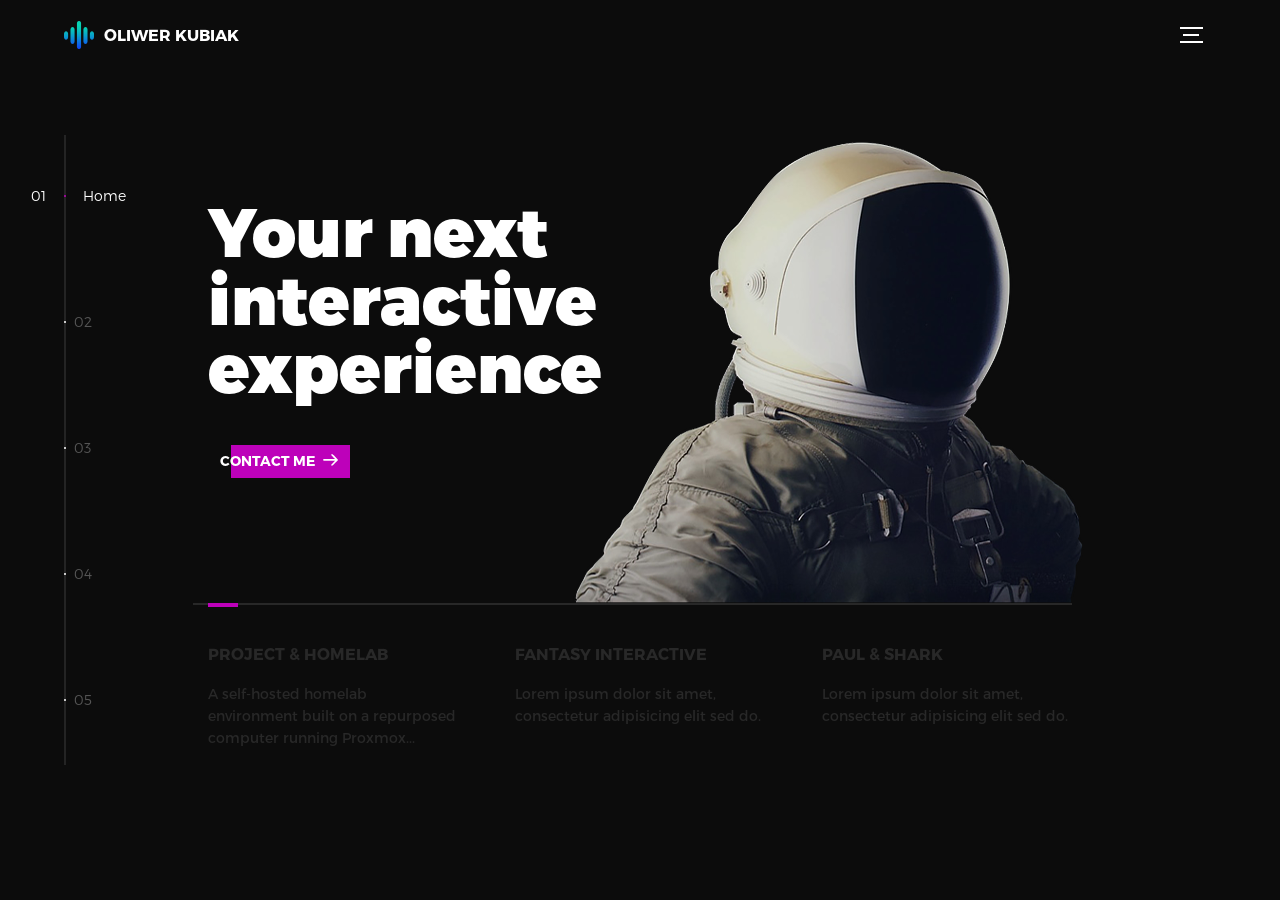
==== commit a37cace2: "lot's of change's" ====
--- a/index.html
+++ b/index.html
@@ -9,11 +9,12 @@
   <meta name="keywords" content="template, html, sass, jquery">
   <meta name="author" content="Oliwer Kubiak">
   <link rel="stylesheet" href="assets/css/main.css">
+   <link rel="stylesheet" href="assets/css/countdown.css">
   <link rel="icon" type="image/x-icon" href="assets/img/favicon.png">
 </head>
 <body>
 
-<!-- notification for small viewports and landscape oriented smartphones -->
+
 <div class="device-notification">
   <a class="device-notification--logo" href="#0">
     <img src="assets/img/logo.png" alt="Oliwer">
@@ -28,7 +29,7 @@
       <div class="l-wrapper">
         <header class="header">
           <a class="header--logo" href="#home">
-            <img src="assets/img/logo.png" alt="oli"> <!--change it-->
+            <img src="assets/img/logo.png" alt="oli"> 
             <p>Oliwer Kubiak</p>
           </a>
           <button class="header--cta cta">Contact me</button>
@@ -58,12 +59,13 @@
                   </svg>
                   <span class="btn-background"></span>
                 </button>
+                
                 <img src="assets/img/introduction-visual.png" alt="Welcome">
               </div>
               <div class="intro--options">
                 <a href="#0">
-                  <h3>Metiew &amp; Smith</h3>
-                  <p>Lorem ipsum dolor sit amet, consectetur adipisicing elit sed do.</p>
+                  <h3>Project &amp; HomeLab</h3>
+                  <p>A self-hosted homelab environment built on a repurposed computer running Proxmox...</p>
                 </a>
                 <a href="#0">
                   <h3>Fantasy interactive</h3>
@@ -78,7 +80,14 @@
           </li>
           <li class="l-section section">
             <div class="work">
-              <h2>Projects</h2>
+                <div class="project-hero" aria-hidden="true">
+                  <div class="project-hero-inner">
+                    <div class="project-hero-image"></div>
+                    <p class="project-hero-caption">tutaj link do zdjecia</p>
+                    <p class="project-hero-description">tutaj opis</p>
+                  </div>
+                </div>
+                <h2>Projects</h2>
               <div class="work--lockup">
                 <ul class="slider">
                   <li class="slider--item slider--item-left">
@@ -95,8 +104,8 @@
                       <div class="slider--item-image">
                         <img src="assets/img/work-metiew-smith.jpg" alt="Metiew and Smith">
                       </div>
-                      <p class="slider--item-title">Metiew &amp; Smith</p>
-                      <p class="slider--item-description">Lorem ipsum dolor sit amet, consectetur adipisicing elit sed do.</p>
+                      <p class="slider--item-title">Project &amp; HomeLab</p>
+                      <p class="slider--item-description">hosting containers such as TrueNAS, Ubuntu, and a Caddy reverse proxy. The infrastructure is designed for scalability with future RAM and storage expansion, while Caddy serves a personal website (the one you are reading now) and provides secure, flexible access to services hosted within the lab.</p>
                     </a>
                   </li>
                   <li class="slider--item slider--item-right">
@@ -132,43 +141,27 @@
           <li class="l-section section">
             <div class="about">
               <div class="about--banner">
-                <h2>We<br>believe in<br>passionate<br>people</h2>
-                <a href="#0">Career
-                  <span>
-                    <svg version="1.1" id="Layer_1" xmlns="http://www.w3.org/2000/svg" xmlns:xlink="http://www.w3.org/1999/xlink" x="0px" y="0px" viewBox="0 0 150 118" style="enable-background:new 0 0 150 118;" xml:space="preserve">
-                    <g transform="translate(0.000000,118.000000) scale(0.100000,-0.100000)">
-                      <path d="M870,1167c-34-17-55-57-46-90c3-15,81-100,194-211l187-185l-565-1c-431,0-571-3-590-13c-55-28-64-94-18-137c21-20,33-20,597-20h575l-192-193C800,103,794,94,849,39c20-20,39-29,61-29c28,0,63,30,298,262c147,144,272,271,279,282c30,51,23,60-219,304C947,1180,926,1196,870,1167z"/>
-                    </g>
-                    </svg>
-                  </span>
-                </a>
-                <img src="assets/img/about-visual.png" alt="About Us">
-              </div>
-              <div class="about--options">
-                <a href="#0">
-                  <h3>Winners</h3>
-                </a>
-                <a href="#0">
-                  <h3>Philosophy</h3>
-                </a>
-                <a href="#0">
-                  <h3>History</h3>
-                </a>
-              </div>
-            </div>
-          </li>
-          <li class="l-section section">
-            <div class="contact">
+                <div class="about--center">
+                  <h2>Building in progress</h2>
+                   <div id="countdown"></div>
+                  
+                </div>
+              </div>
+              
+            </div>
+          </li>
+          <li class="l-section section">
+            <div id="contact" class="contact">
               <div class="contact--lockup">
                 <div class="modal">
                   <div class="modal--information">
-                    <p>Pawia 5, 31-154 Kraków, Poland</p>
-                    <a href="mailto:ouremail@gmail.com">kontakt@oliwerkubial.pl</a>
-                    <a href="tel:+148126287560">+48 795 010 816</a>
+                    <p>Łask, Poland 98-100 </p>
+                    <a href="mailto:kontakt@oliwerkubiak.pl">kontakt@oliwerkubiak.pl</a>
+                    <a href="tel:+48795010816">+48 795 010 816</a>
                   </div>
                   <ul class="modal--options">
                     <li><a href="https://discord.gg/bDEyY8qA">Discord</a></li>
-                    <li><a href="">GitHub</a></li>
+                    <li><a href="https://github.com/Ev1l0">GitHub</a></li>
                     <li><a href="mailto:kontakt@oliwerkubiak.pl">Contact Us</a></li>
                   </ul>
                 </div>
@@ -178,11 +171,10 @@
           <li class="l-section section">
             <div class="hire">
               <h2>What would you like to contact me about?</h2>
-              <!-- checkout formspree.io for easy form setup -->
-              <form class="work-request">
+              <form class="work-request" action="https://formspree.io/f/xzdjdopo" method="POST">
                 <div class="work-request--options">
                   <span class="options-a">
-                    <input id="opt-1" type="checkbox" value="app design">
+                    <input id="opt-1" type="checkbox" name="reason[]" value="Job">
                     <label for="opt-1">
                       <svg version="1.1" id="Layer_1" xmlns="http://www.w3.org/2000/svg" xmlns:xlink="http://www.w3.org/1999/xlink" x="0px" y="0px"
                       viewBox="0 0 150 111" style="enable-background:new 0 0 150 111;" xml:space="preserve">
@@ -192,7 +184,7 @@
                       </svg>
                       Job
                     </label>
-                    <input id="opt-2" type="checkbox" value="graphic design">
+                    <input id="opt-2" type="checkbox" name="reason[]" value="Projects">
                     <label for="opt-2">
                       <svg version="1.1" id="Layer_1" xmlns="http://www.w3.org/2000/svg" xmlns:xlink="http://www.w3.org/1999/xlink" x="0px" y="0px"
                       viewBox="0 0 150 111" style="enable-background:new 0 0 150 111;" xml:space="preserve">
@@ -202,7 +194,7 @@
                       </svg>
                       Projects
                     </label>
-                    <input id="opt-3" type="checkbox" value="motion design">
+                    <input id="opt-3" type="checkbox" name="reason[]" value="Other">
                     <label for="opt-3">
                       <svg version="1.1" id="Layer_1" xmlns="http://www.w3.org/2000/svg" xmlns:xlink="http://www.w3.org/1999/xlink" x="0px" y="0px"
                       viewBox="0 0 150 111" style="enable-background:new 0 0 150 111;" xml:space="preserve">
@@ -216,18 +208,19 @@
                   </div>
                 <div class="work-request--information">
                   <div class="information-name">
-                    <input id="name" type="text" spellcheck="false">
+                    <input id="name" name="name" type="text" spellcheck="false">
                     <label for="name">Name</label>
                   </div>
                   <div class="information-email">
-                    <input id="email" type="email" spellcheck="false">
+                    <input id="email" name="email" type="email" spellcheck="false">
                     <label for="email">Email</label>
                   </div>
                 </div>
                 <input type="submit" value="Send Request">
               </form>
               <br>
-             <h2> Or use Contact details below</h2>
+             <h2> Or use Contact details 
+            <br> <a href="#contact" class="contact--goto">Here</a> </h2>
                 <footer class="footer">
                   © 2026 Oliwer Kubiak. All rights reserved.
                 </footer>
@@ -249,9 +242,11 @@
     <li>Contact Me</li>
   </ul>
 </div>
-<script src="https://ajax.googleapis.com/ajax/libs/jquery/2.2.4/jquery.min.js"></script>
+  <img class="main-icon" src="assets/img/logo.png" alt="main icon">
+  <script src="https://ajax.googleapis.com/ajax/libs/jquery/2.2.4/jquery.min.js"></script>
 <script>window.jQuery || document.write('<script src="assets/js/vendor/jquery-2.2.4.min.js"><\/script>')</script>
 <script src="assets/js/vendor/hammer-2.0.8.js"></script>
+  <script src="assets/js/countdown.js"></script>
 <script src="assets/js/functions.js"></script>
 </body>
 </html>
--- a/assets/css/main.css
+++ b/assets/css/main.css
@@ -471,7 +471,7 @@
   color: #fff;
   font-weight: 700;
   text-transform: uppercase;
-  background-color: #bd01baś;
+  background-color: #bd01ba;
   border: none;
   opacity: 0;
   visibility: hidden;
@@ -637,6 +637,75 @@
   bottom: 21px;
   right: -12px;
 }
+
+/* Feature photos placed under Contact button, centered */
+/* Project hero (visible when a project is expanded) */
+.project-hero {
+  display: none;
+  width: 100%;
+  margin: 0 0 20px 0;
+  text-align: center;
+  transition: transform 0.35s ease, opacity 0.3s ease;
+  z-index: 5;
+}
+.project-hero.is-visible {
+  display: block;
+  opacity: 1;
+  transform: translateY(0);
+}
+.project-hero-inner {
+  max-width: 720px;
+  margin: 0 auto;
+}
+.project-hero-image {
+  width: 100%;
+  height: auto;
+  min-height: 220px;
+  background-size: cover;
+  background-position: center center;
+  border-radius: 4px;
+}
+.project-hero-caption {
+  margin: 8px 0 0 0;
+  color: #bd01ba;
+  font-weight: 700;
+}
+.project-hero-description {
+  margin: 12px 0 0 0;
+  color: #bdbdbd;
+}
+
+/* When a single project is opened */
+.work.project-open h2 {
+  display: none;
+}
+.work.project-open .slider--prev {
+  display: none;
+}
+/* shrink the right-side project logo/image when a project is open */
+.work.project-open .slider--item-right .slider--item-image img {
+  transform: scale(0.5);
+  transform-origin: right center;
+  transition: transform 0.25s ease;
+}
+
+/* Floating main icon fixed to bottom-right */
+.main-icon {
+  position: fixed;
+  right: 20px;
+  bottom: 20px;
+  width: 64px;
+  height: auto;
+  z-index: 30;
+  opacity: 0;
+  visibility: hidden;
+  transition: opacity 0.25s ease, visibility 0s 0.25s;
+}
+.main-icon.is-visible {
+  opacity: 1;
+  visibility: visible;
+  transition: opacity 0.25s ease;
+}
 .intro--options {
   display: flex;
   justify-content: space-between;
@@ -971,6 +1040,26 @@
   position: absolute;
   bottom: -90px;
   right: -12px;
+}
+/* center a simple build-in-progress message */
+.about--banner .about--center {
+  display: flex;
+  align-items: center;
+  justify-content: center;
+  height: 100%;
+  flex-direction: column;
+  text-align: center;
+}
+.about--banner .about--center h2 {
+  margin: 0;
+  font-size: 64px;
+  letter-spacing: 1px;
+}
+.about--banner .about--center .about--watch {
+  margin-top: 18px;
+  color: #bd01ba;
+  font-weight: 700;
+  text-transform: uppercase;
 }
 .about--options {
   display: flex;
@@ -1188,6 +1277,23 @@
 .work-request input[type=submit]:focus {
   outline: none;
 }
+/* style the contact anchor to match the Send Request button */
+.contact--goto {
+  display: inline-block;
+  width: 400px;
+  max-width: 100%;
+  line-height: 50px;
+  font-size: 16px;
+  font-weight: 700;
+  text-transform: uppercase;
+  background-color: #bd01ba;
+  border: none;
+  border-radius: 0;
+  color: #fff;
+  text-align: center;
+  text-decoration: none;
+}
+.contact--goto:focus { outline: none; }
 .work-request--options {
   display: flex;
   width: 100%;
@@ -1443,6 +1549,54 @@
 .outer-nav li.is-vis:nth-child(2) {
   transition-delay: 0.04s;
 }
+/* Slider expand/hide styles (added) */
+.work .slider .slider--item.is-expanded {
+  position: relative;
+  display: block;
+  width: 100%;
+  transform: translateY(0);
+  z-index: 5;
+  opacity: 1;
+  transition: transform .4s ease, opacity .4s ease;
+}
+.work .slider .slider--item.is-expanded .full-description {
+  display: block;
+  opacity: 1;
+  transform: translateY(0);
+  transition: opacity .4s .1s ease, transform .4s .1s ease;
+}
+.work .slider .slider--item.is-hidden {
+  opacity: 0;
+  transform: scale(.98) translateY(20px);
+  pointer-events: none;
+  transition: opacity .4s ease, transform .4s ease;
+}
+.work .slider .full-description {
+  display: none;
+  opacity: 0;
+  transform: translateY(20px);
+  transition: opacity .3s ease, transform .3s ease;
+}
+.work .slider .close-project {
+  display: inline-block;
+  margin-top: 20px;
+  padding: 10px 14px;
+  background-color: #bd01ba;
+  color: #fff;
+  border: none;
+  cursor: pointer;
+  font-weight: 700;
+  text-transform: uppercase;
+}
+/* When a project is opened, hide the circular thumbnails (right/left)
+   but keep the expanded item's image visible */
+.work.project-open .work--lockup .slider--item .slider--item-image {
+  display: none !important;
+}
+.work.project-open .work--lockup .slider--item.is-expanded .slider--item-image {
+  /* previously forced expanded item's image visible; keep hidden now */
+  display: none !important;
+}
 .outer-nav li.is-vis:nth-child(3) {
   transition-delay: 0.08s;
 }
--- a/assets/css/countdown.css
+++ b/assets/css/countdown.css
@@ -0,0 +1,84 @@
+.countdownHolder{
+    padding: 5%;
+	width: 93%;
+	margin:0 auto;
+	font: 40px/1.5 'Open Sans Condensed',sans-serif;
+	text-align:center;
+	letter-spacing:-3px;
+}
+
+.position{
+	display: inline-block;
+	height: 1.6em;
+	overflow: hidden;
+	position: relative;
+	width: 1.05em;
+}
+
+.digit{
+	position:absolute;
+	display:block;
+	width:1em;
+	background-color:#444;
+	border-radius:0.2em;
+	text-align:center;
+	color:#fff;
+	letter-spacing:-1px;
+}
+
+.digit.static{
+	box-shadow:1px 1px 1px rgba(4, 4, 4, 0.35);
+	
+	background-image: linear-gradient(bottom, #3A3A3A 50%, #444444 50%);
+	background-image: -o-linear-gradient(bottom, #3A3A3A 50%, #444444 50%);
+	background-image: -moz-linear-gradient(bottom, #3A3A3A 50%, #444444 50%);
+	background-image: -webkit-linear-gradient(bottom, #3A3A3A 50%, #444444 50%);
+	background-image: -ms-linear-gradient(bottom, #3A3A3A 50%, #444444 50%);
+	
+	background-image: -webkit-gradient(
+		linear,
+		left bottom,
+		left top,
+		color-stop(0.5, #3A3A3A),
+		color-stop(0.5, #444444)
+	);
+}
+
+/**
+ * You can use these classes to hide parts
+ * of the countdown that you don't need.
+ */
+
+.countDays{ /* display:none !important;*/ }
+.countDiv0{ /* display:none !important;*/ }
+.countHours{}
+.countDiv1{}
+.countMinutes{}
+.countDiv2{}
+.countSeconds{}
+
+
+.countDiv{
+	display:inline-block;
+	width:16px;
+	height:1.6em;
+	position:relative;
+}
+
+.countDiv:before,
+.countDiv:after{
+	position:absolute;
+	width:5px;
+	height:5px;
+	background-color:#444;
+	border-radius:50%;
+	left:50%;
+	margin-left:-3px;
+	top:0.5em;
+	box-shadow:1px 1px 1px rgba(4, 4, 4, 0.5);
+	content:'';
+}
+
+.countDiv:after{
+	top:0.9em;
+}
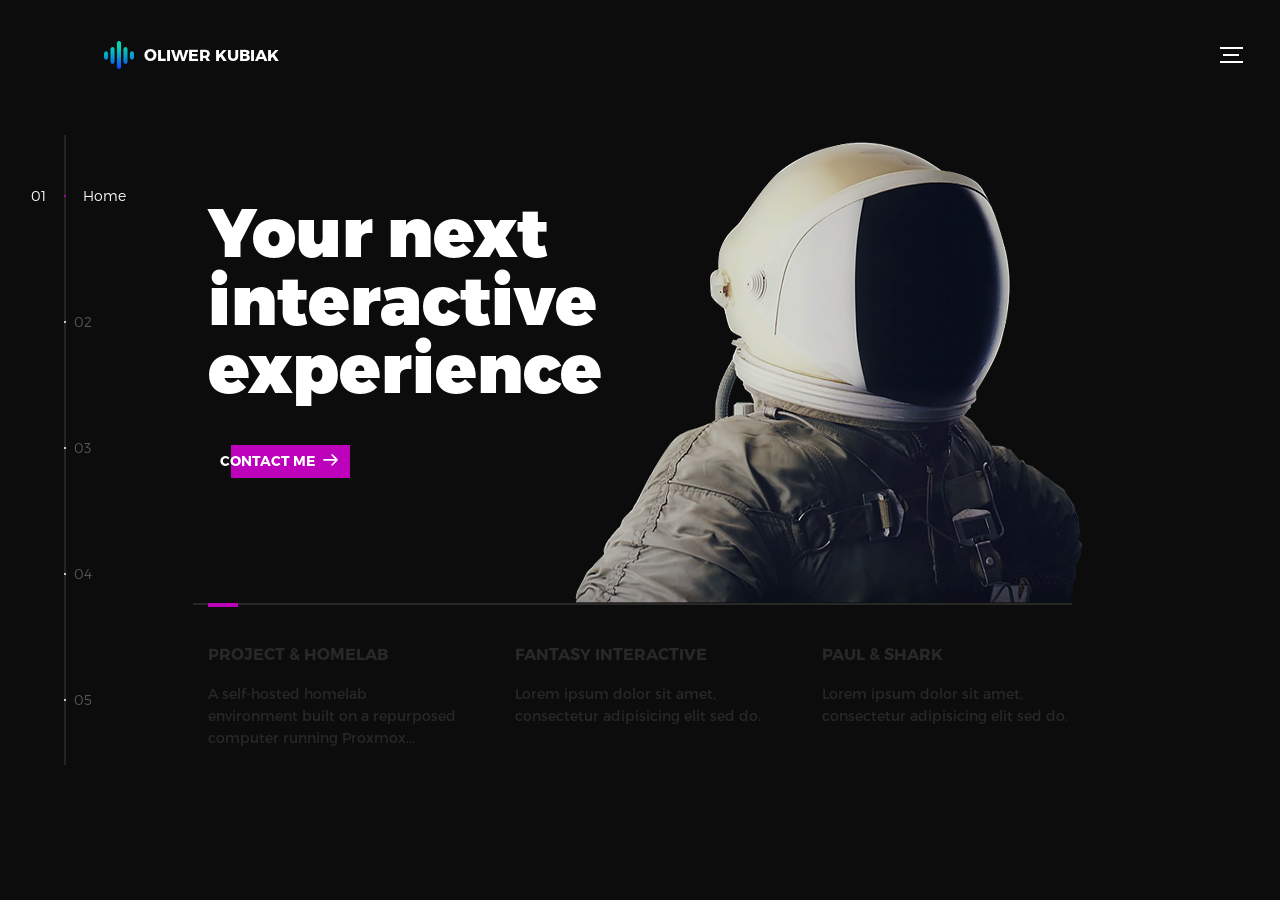
==== commit 7ef88733: "implementing new page ui" ====
--- a/index.html
+++ b/index.html
@@ -11,6 +11,77 @@
   <link rel="stylesheet" href="assets/css/main.css">
    <link rel="stylesheet" href="assets/css/countdown.css">
   <link rel="icon" type="image/x-icon" href="assets/img/favicon.png">
+  <style>
+    .service-btn {
+      background: linear-gradient(135deg, #667eea 0%, #764ba2 100%) !important;
+      border: none !important;
+      margin-left: 8% !important;
+      animation: pulse 2s infinite;
+     
+      display: inline-block !important;
+      padding: 6px 30px !important;
+      font-size: 16px !important;
+      line-height: 1.2 !important;
+      text-align: center !important;
+      text-decoration: none !important;
+      cursor: pointer !important;
+      border-radius: 2px !important;
+      transition: all 0.3s ease !important;
+    }
+    
+    .service-btn:hover {
+      animation: none;
+      transform: scale(1.05) !important;
+      
+    }
+    
+    /* Add pulsing animation to the main Contact Me button */
+    .intro--banner button.cta {
+      animation: pulse 2s infinite;
+      /*box-shadow: 0 0 15px rgba(189, 1, 186, 0.4); */
+      transition: all 0.3s ease;
+    }
+    
+    .intro--banner button.cta:hover {
+      animation: none;
+      transform: scale(1.05);
+     /* box-shadow: 0 0 25px rgba(189, 1, 186, 0.6);*/
+    }
+    
+    @keyframes pulse {
+      0% {
+        transform: scale(1);
+       
+      }
+      50% {
+        transform: scale(1.05);
+        
+      }
+      100% {
+        transform: scale(1);
+        
+      }
+    }
+    
+    .header {
+      display: flex;
+      align-items: center;
+      justify-content: space-between;
+      padding: 20px 40px;
+    }
+    
+    .header--logo {
+      display: flex;
+      align-items: center;
+      text-decoration: none;
+      color: inherit;
+    }
+    
+    .header--cta-container {
+      display: flex;
+      align-items: center;
+    }
+  </style>
 </head>
 <body>
 
@@ -32,7 +103,10 @@
             <img src="assets/img/logo.png" alt="oli"> 
             <p>Oliwer Kubiak</p>
           </a>
-          <button class="header--cta cta">Contact me</button>
+          <div class="header--cta-container">
+            <button class="header--cta cta">Contact me</button>
+            <a href="service.html" class="header--cta cta service-btn">Service</a>
+          </div>
           <div class="header--nav-toggle">
             <span></span>
           </div>
@@ -51,6 +125,7 @@
             <div class="intro">
               <div class="intro--banner">
                 <h1>Your next<br>interactive<br>experience</h1>
+                <a href="service.html" class="header--cta cta service-btn">SERWIS</a>
                 <button class="cta">Contact Me
                   <svg version="1.1" id="Layer_1" xmlns="http://www.w3.org/2000/svg" xmlns:xlink="http://www.w3.org/1999/xlink" x="0px" y="0px" viewBox="0 0 150 118" style="enable-background:new 0 0 150 118;" xml:space="preserve">
                   <g transform="translate(0.000000,118.000000) scale(0.100000,-0.100000)">
@@ -162,7 +237,7 @@
                   <ul class="modal--options">
                     <li><a href="https://discord.gg/bDEyY8qA">Discord</a></li>
                     <li><a href="https://github.com/Ev1l0">GitHub</a></li>
-                    <li><a href="mailto:kontakt@oliwerkubiak.pl">Contact Us</a></li>
+                    <li><a href="#cta" class="cta">Contact me</a></li> 
                   </ul>
                 </div>
               </div>
@@ -242,7 +317,7 @@
     <li>Contact Me</li>
   </ul>
 </div>
-  <img class="main-icon" src="assets/img/logo.png" alt="main icon">
+  
   <script src="https://ajax.googleapis.com/ajax/libs/jquery/2.2.4/jquery.min.js"></script>
 <script>window.jQuery || document.write('<script src="assets/js/vendor/jquery-2.2.4.min.js"><\/script>')</script>
 <script src="assets/js/vendor/hammer-2.0.8.js"></script>
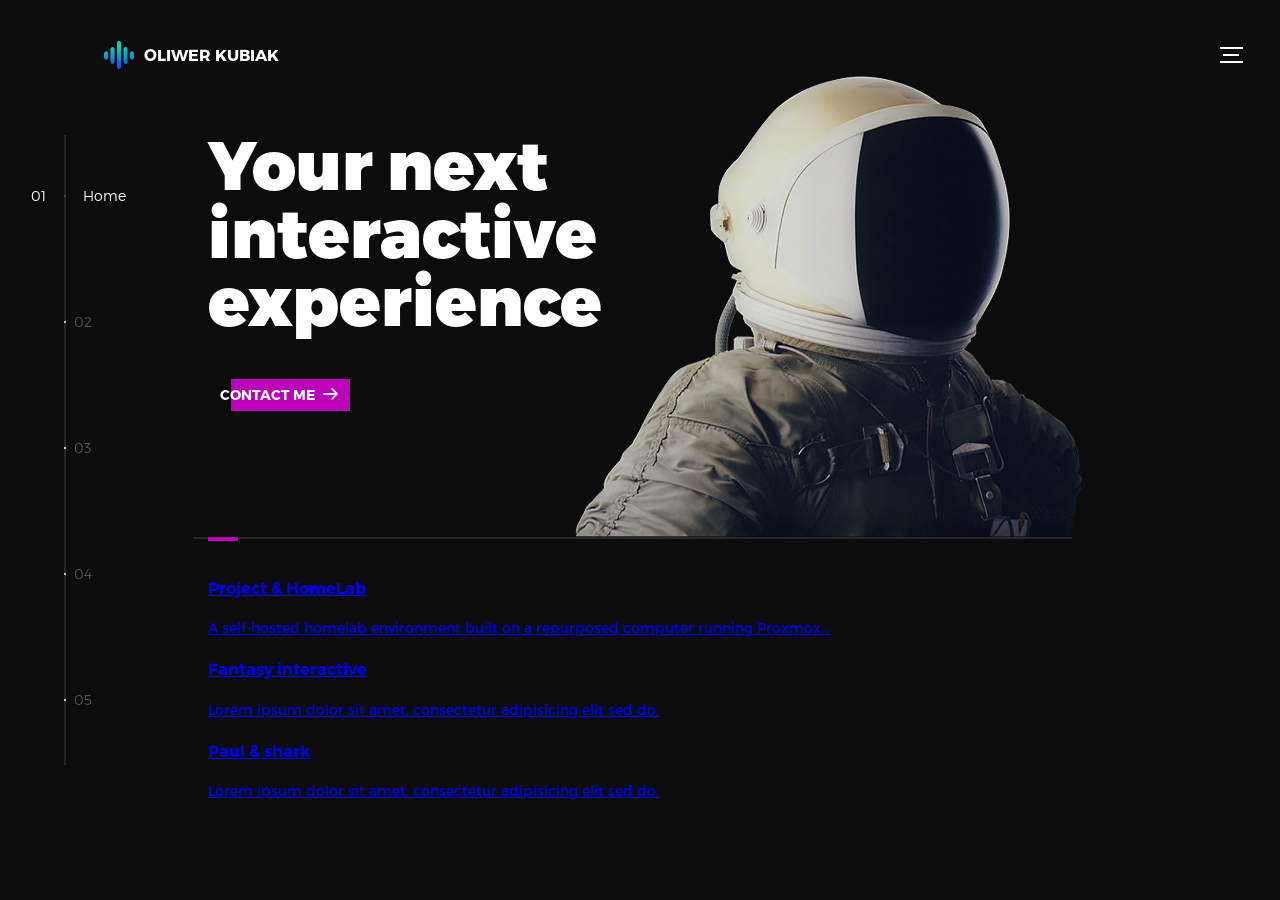
==== commit 16e377c4: "huge change's, implementing new site reference, fixed main.css file." ====
--- a/index.html
+++ b/index.html
@@ -27,6 +27,8 @@
       cursor: pointer !important;
       border-radius: 2px !important;
       transition: all 0.3s ease !important;
+      top: 35.5%;
+      
     }
     
     .service-btn:hover {
--- a/assets/css/main.css
+++ b/assets/css/main.css
@@ -463,7 +463,7 @@
 .header--cta {
   position: absolute;
   top: 50%;
-  left: 50%;
+  left: 41%;
   transform: translate(-50%, -50%);
   padding: 0 20px;
   line-height: 30px;
@@ -682,7 +682,9 @@
 .work.project-open .slider--prev {
   display: none;
 }
-/* shrink the right-side project logo/image when a project is open */
+.work.project-open {
+  /* shrink the right-side project logo/image when a project is open */
+}
 .work.project-open .slider--item-right .slider--item-image img {
   transform: scale(0.5);
   transform-origin: right center;
@@ -706,27 +708,27 @@
   visibility: visible;
   transition: opacity 0.25s ease;
 }
-.intro--options {
+.main-icon--options {
   display: flex;
   justify-content: space-between;
   margin: 0;
   padding: 0;
   list-style: none;
 }
-.intro--options > a {
+.main-icon--options > a {
   max-width: 250px;
   text-decoration: none;
   color: #282828;
   transition: color 0.2s ease-in-out;
 }
-.intro--options > a:hover {
-  color: #fff;
-}
-.intro--options h3 {
+.main-icon--options > a:hover {
+  color: #fff;
+}
+.main-icon--options h3 {
   font-size: 16px;
   text-transform: uppercase;
 }
-.intro--options p {
+.main-icon--options p {
   margin-bottom: 0;
 }
 
@@ -952,6 +954,51 @@
     display: none;
   }
 }
+.work .slider .slider--item.is-expanded {
+  position: relative;
+  display: block;
+  width: 100%;
+  transform: translateY(0);
+  z-index: 5;
+  opacity: 1;
+  transition: transform 0.4s ease, opacity 0.4s ease;
+}
+.work .slider .slider--item.is-expanded .full-description {
+  display: block;
+  opacity: 1;
+  transform: translateY(0);
+  transition: opacity 0.4s 0.1s ease, transform 0.4s 0.1s ease;
+}
+.work .slider .slider--item.is-hidden {
+  opacity: 0;
+  transform: scale(0.98) translateY(20px);
+  pointer-events: none;
+  transition: opacity 0.4s ease, transform 0.4s ease;
+}
+.work .slider .full-description {
+  display: none;
+  opacity: 0;
+  transform: translateY(20px);
+  transition: opacity 0.3s ease, transform 0.3s ease;
+}
+.work .slider .close-project {
+  display: inline-block;
+  margin-top: 20px;
+  padding: 10px 14px;
+  background-color: #bd01ba;
+  color: #fff;
+  border: none;
+  cursor: pointer;
+  font-weight: 700;
+  text-transform: uppercase;
+}
+.work.project-open .work--lockup .slider--item .slider--item-image {
+  display: none !important;
+}
+.work.project-open .work--lockup .slider--item.is-expanded .slider--item-image {
+  display: none !important;
+}
+
 .about {
   position: relative;
   display: flex;
@@ -1041,7 +1088,7 @@
   bottom: -90px;
   right: -12px;
 }
-/* center a simple build-in-progress message */
+
 .about--banner .about--center {
   display: flex;
   align-items: center;
@@ -1061,7 +1108,7 @@
   font-weight: 700;
   text-transform: uppercase;
 }
-.about--options {
+.about--banner--options {
   display: flex;
   max-width: 600px;
   justify-content: space-between;
@@ -1069,7 +1116,7 @@
   padding: 0;
   list-style: none;
 }
-.about--options > a {
+.about--banner--options > a {
   position: relative;
   width: 150px;
   height: 75px;
@@ -1080,19 +1127,10 @@
   background-size: cover;
   background-repeat: no-repeat;
 }
-.about--options > a:nth-child(1) {
-  background-image: url("../img/about-winners.jpg");
-}
-.about--options > a:nth-child(2) {
-  background-image: url("../img/about-philosophy.jpg");
-}
-.about--options > a:nth-child(3) {
-  background-image: url("../img/about-history.jpg");
-}
-.about--options > a:hover h3 {
+.about--banner--options > a:hover h3 {
   bottom: -50px;
 }
-.about--options h3 {
+.about--banner--options h3 {
   position: absolute;
   bottom: -38px;
   left: 10px;
@@ -1235,49 +1273,6 @@
   font-weight: 700;
 }
 
-.hire {
-  position: relative;
-  display: flex;
-  width: 700px;
-  max-width: 75%;
-  height: 100%;
-  flex-direction: column;
-  justify-content: center;
-  margin: 0 auto;
-}
-@media (max-width: 1180px) {
-  .hire {
-    max-width: 100%;
-  }
-}
-.hire h2 {
-  margin: 0 0 20px 0;
-  font-size: 30px;
-  text-align: center;
-}
-
-.work-request {
-  display: flex;
-  width: 100%;
-  flex-direction: column;
-  align-items: center;
-  color: #fff;
-}
-.work-request input[type=submit] {
-  width: 400px;
-  max-width: 100%;
-  line-height: 50px;
-  font-size: 16px;
-  font-weight: 700;
-  text-transform: uppercase;
-  background-color: #bd01ba;
-  border: none;
-  border-radius: 0;
-}
-.work-request input[type=submit]:focus {
-  outline: none;
-}
-/* style the contact anchor to match the Send Request button */
 .contact--goto {
   display: inline-block;
   width: 400px;
@@ -1293,7 +1288,52 @@
   text-align: center;
   text-decoration: none;
 }
-.contact--goto:focus { outline: none; }
+.contact--goto:focus {
+  outline: none;
+}
+
+.hire {
+  position: relative;
+  display: flex;
+  width: 700px;
+  max-width: 75%;
+  height: 100%;
+  flex-direction: column;
+  justify-content: center;
+  margin: 0 auto;
+}
+@media (max-width: 1180px) {
+  .hire {
+    max-width: 100%;
+  }
+}
+.hire h2 {
+  margin: 0 0 20px 0;
+  font-size: 30px;
+  text-align: center;
+}
+
+.work-request {
+  display: flex;
+  width: 100%;
+  flex-direction: column;
+  align-items: center;
+  color: #fff;
+}
+.work-request input[type=submit] {
+  width: 400px;
+  max-width: 100%;
+  line-height: 50px;
+  font-size: 16px;
+  font-weight: 700;
+  text-transform: uppercase;
+  background-color: #bd01ba;
+  border: none;
+  border-radius: 0;
+}
+.work-request input[type=submit]:focus {
+  outline: none;
+}
 .work-request--options {
   display: flex;
   width: 100%;
@@ -1549,54 +1589,6 @@
 .outer-nav li.is-vis:nth-child(2) {
   transition-delay: 0.04s;
 }
-/* Slider expand/hide styles (added) */
-.work .slider .slider--item.is-expanded {
-  position: relative;
-  display: block;
-  width: 100%;
-  transform: translateY(0);
-  z-index: 5;
-  opacity: 1;
-  transition: transform .4s ease, opacity .4s ease;
-}
-.work .slider .slider--item.is-expanded .full-description {
-  display: block;
-  opacity: 1;
-  transform: translateY(0);
-  transition: opacity .4s .1s ease, transform .4s .1s ease;
-}
-.work .slider .slider--item.is-hidden {
-  opacity: 0;
-  transform: scale(.98) translateY(20px);
-  pointer-events: none;
-  transition: opacity .4s ease, transform .4s ease;
-}
-.work .slider .full-description {
-  display: none;
-  opacity: 0;
-  transform: translateY(20px);
-  transition: opacity .3s ease, transform .3s ease;
-}
-.work .slider .close-project {
-  display: inline-block;
-  margin-top: 20px;
-  padding: 10px 14px;
-  background-color: #bd01ba;
-  color: #fff;
-  border: none;
-  cursor: pointer;
-  font-weight: 700;
-  text-transform: uppercase;
-}
-/* When a project is opened, hide the circular thumbnails (right/left)
-   but keep the expanded item's image visible */
-.work.project-open .work--lockup .slider--item .slider--item-image {
-  display: none !important;
-}
-.work.project-open .work--lockup .slider--item.is-expanded .slider--item-image {
-  /* previously forced expanded item's image visible; keep hidden now */
-  display: none !important;
-}
 .outer-nav li.is-vis:nth-child(3) {
   transition-delay: 0.08s;
 }
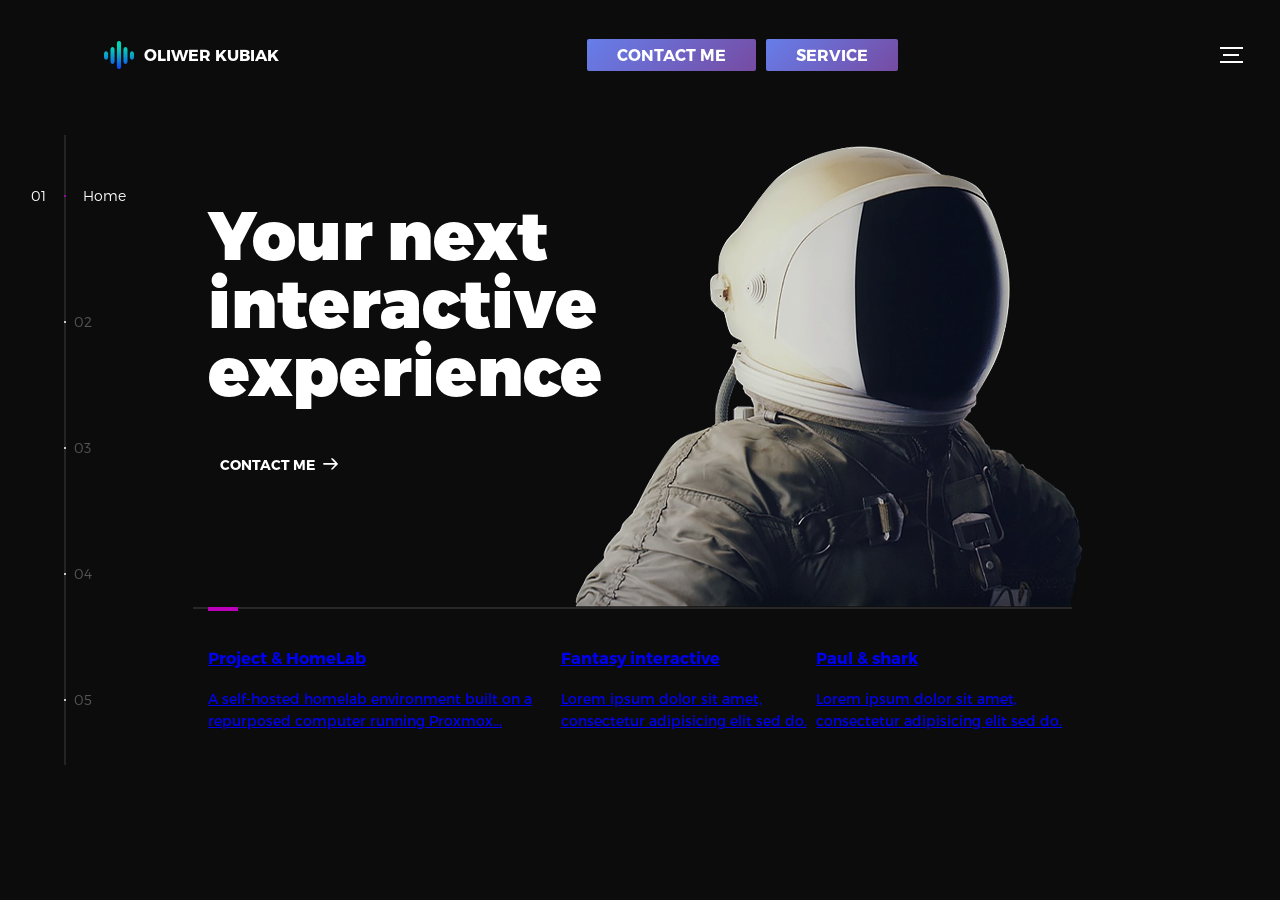
==== commit 5e764c95: "lot's of small change's ," ====
--- a/index.html
+++ b/index.html
@@ -15,7 +15,6 @@
     .service-btn {
       background: linear-gradient(135deg, #667eea 0%, #764ba2 100%) !important;
       border: none !important;
-      margin-left: 8% !important;
       animation: pulse 2s infinite;
      
       display: inline-block !important;
@@ -27,8 +26,7 @@
       cursor: pointer !important;
       border-radius: 2px !important;
       transition: all 0.3s ease !important;
-      top: 35.5%;
-      
+       
     }
     
     .service-btn:hover {
@@ -65,6 +63,24 @@
       }
     }
     
+    /* Intro options - hide without animation */
+    .intro--options {
+      display: flex;
+      justify-content: space-between;
+    }
+    
+    .intro--options > a {
+      transition: none !important;
+    }
+    
+    .intro--options > a.is-hidden {
+      display: none;
+    }
+    
+    .intro--options > a.is-selected {
+      /* Keep selected item visible */
+    }
+    
     .header {
       display: flex;
       align-items: center;
@@ -82,6 +98,16 @@
     .header--cta-container {
       display: flex;
       align-items: center;
+      gap: 10px;
+    }
+    
+    .header--cta-container .header--cta {
+      position: relative !important;
+      top: auto !important;
+      left: auto !important;
+      transform: none !important;
+      opacity: 1 !important;
+      visibility: visible !important;
     }
   </style>
 </head>
@@ -106,7 +132,7 @@
             <p>Oliwer Kubiak</p>
           </a>
           <div class="header--cta-container">
-            <button class="header--cta cta">Contact me</button>
+            <button class="header--cta cta contact-btn">Contact me</button>
             <a href="service.html" class="header--cta cta service-btn">Service</a>
           </div>
           <div class="header--nav-toggle">
@@ -127,7 +153,6 @@
             <div class="intro">
               <div class="intro--banner">
                 <h1>Your next<br>interactive<br>experience</h1>
-                <a href="service.html" class="header--cta cta service-btn">SERWIS</a>
                 <button class="cta">Contact Me
                   <svg version="1.1" id="Layer_1" xmlns="http://www.w3.org/2000/svg" xmlns:xlink="http://www.w3.org/1999/xlink" x="0px" y="0px" viewBox="0 0 150 118" style="enable-background:new 0 0 150 118;" xml:space="preserve">
                   <g transform="translate(0.000000,118.000000) scale(0.100000,-0.100000)">
--- a/assets/css/main.css
+++ b/assets/css/main.css
@@ -491,6 +491,38 @@
   }
 }
 
+.contact-btn {
+  background: linear-gradient(135deg, #667eea 0%, #764ba2 100%) !important;
+  border: none !important;
+  animation: pulse 2s infinite;
+  display: inline-block !important;
+  padding: 6px 30px !important;
+  font-size: 16px !important;
+  line-height: 1.2 !important;
+  text-align: center !important;
+  text-decoration: none !important;
+  cursor: pointer !important;
+  border-radius: 2px !important;
+  transition: all 0.3s ease !important;
+  opacity: 1 !important;
+  visibility: visible !important;
+}
+.contact-btn:hover {
+  animation: none;
+  transform: scale(1.05) !important;
+}
+
+@keyframes pulse {
+  0% {
+    transform: scale(1);
+  }
+  50% {
+    transform: scale(1.05);
+  }
+  100% {
+    transform: scale(1);
+  }
+}
 .side-nav {
   position: relative;
   display: flex;
@@ -616,7 +648,7 @@
   left: 23px;
   right: 0;
   height: 100%;
-  background-color: #bd01ba;
+  height-background-color: #bd01ba;
   z-index: -1;
   transition: left 0.2s ease-in-out;
 }
@@ -645,13 +677,10 @@
   width: 100%;
   margin: 0 0 20px 0;
   text-align: center;
-  transition: transform 0.35s ease, opacity 0.3s ease;
   z-index: 5;
 }
 .project-hero.is-visible {
   display: block;
-  opacity: 1;
-  transform: translateY(0);
 }
 .project-hero-inner {
   max-width: 720px;
@@ -971,9 +1000,8 @@
 }
 .work .slider .slider--item.is-hidden {
   opacity: 0;
-  transform: scale(0.98) translateY(20px);
   pointer-events: none;
-  transition: opacity 0.4s ease, transform 0.4s ease;
+  transition: opacity 0.4s ease;
 }
 .work .slider .full-description {
   display: none;
